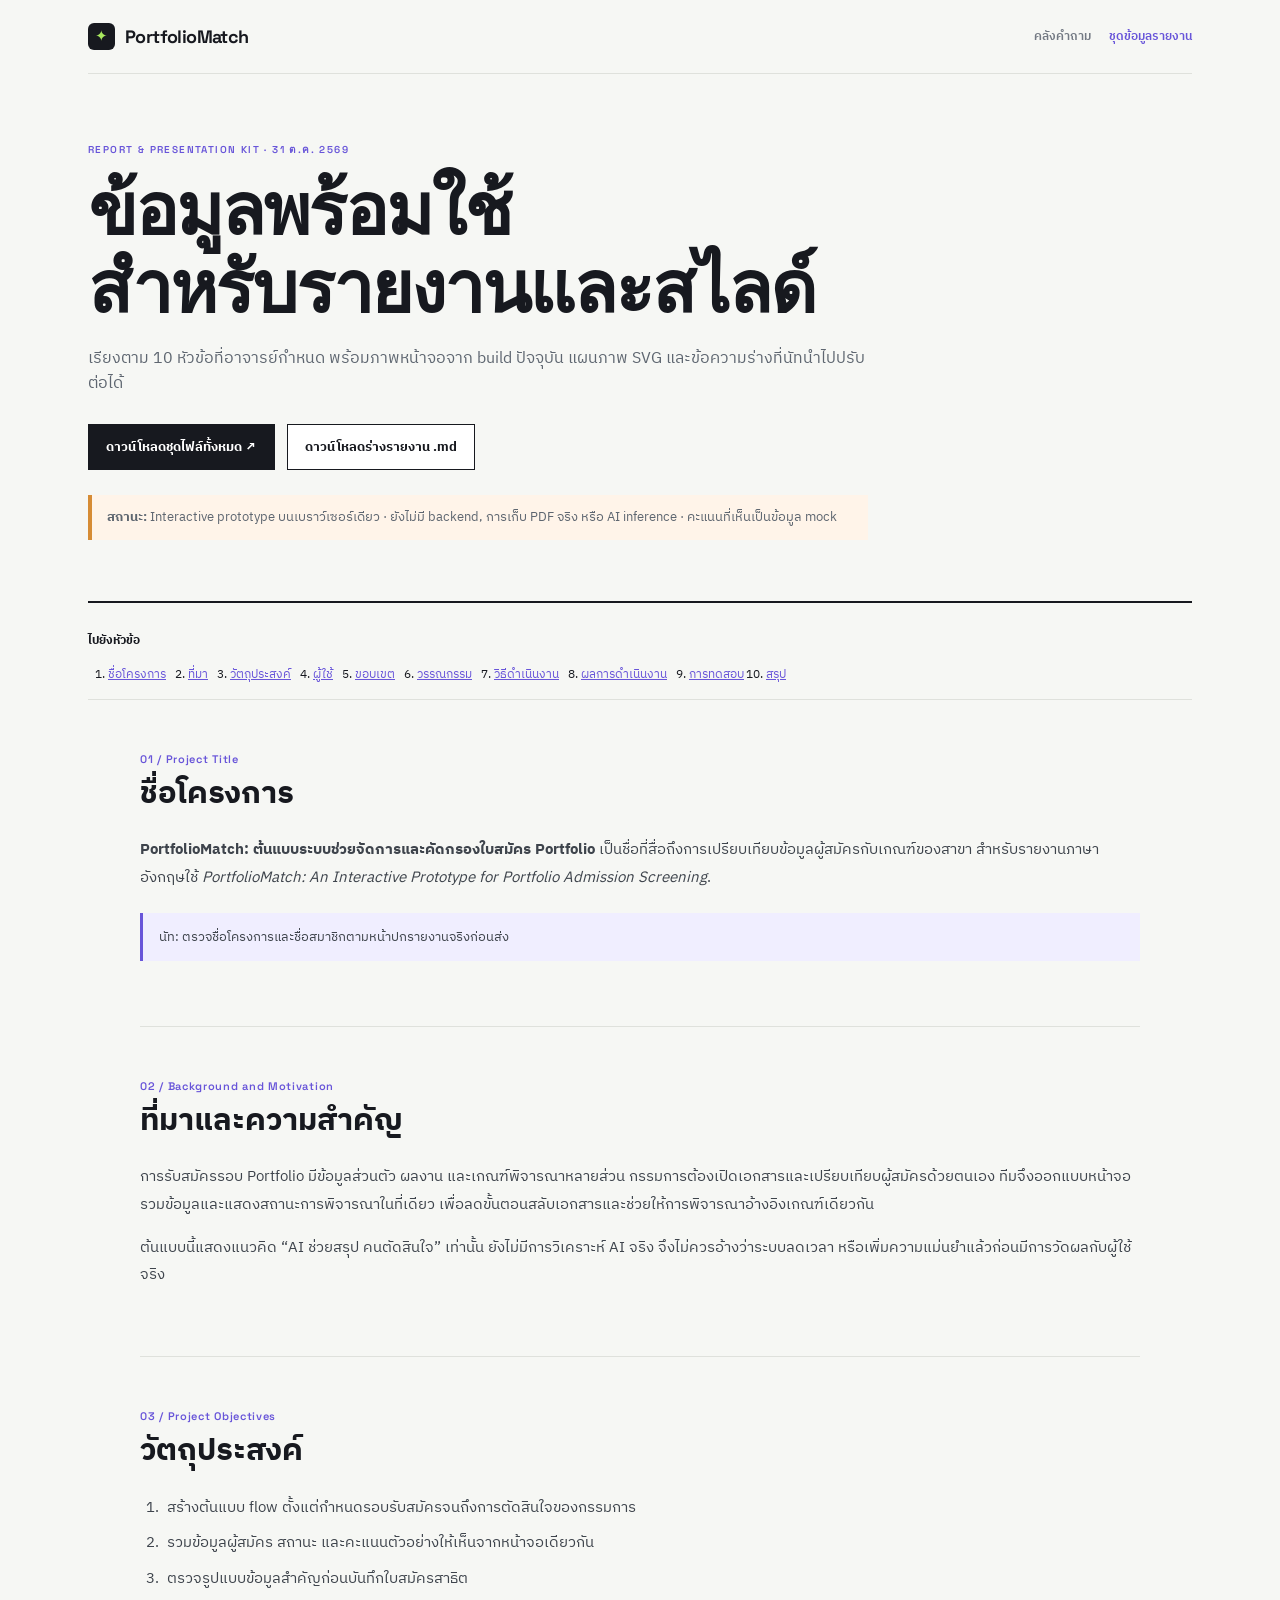
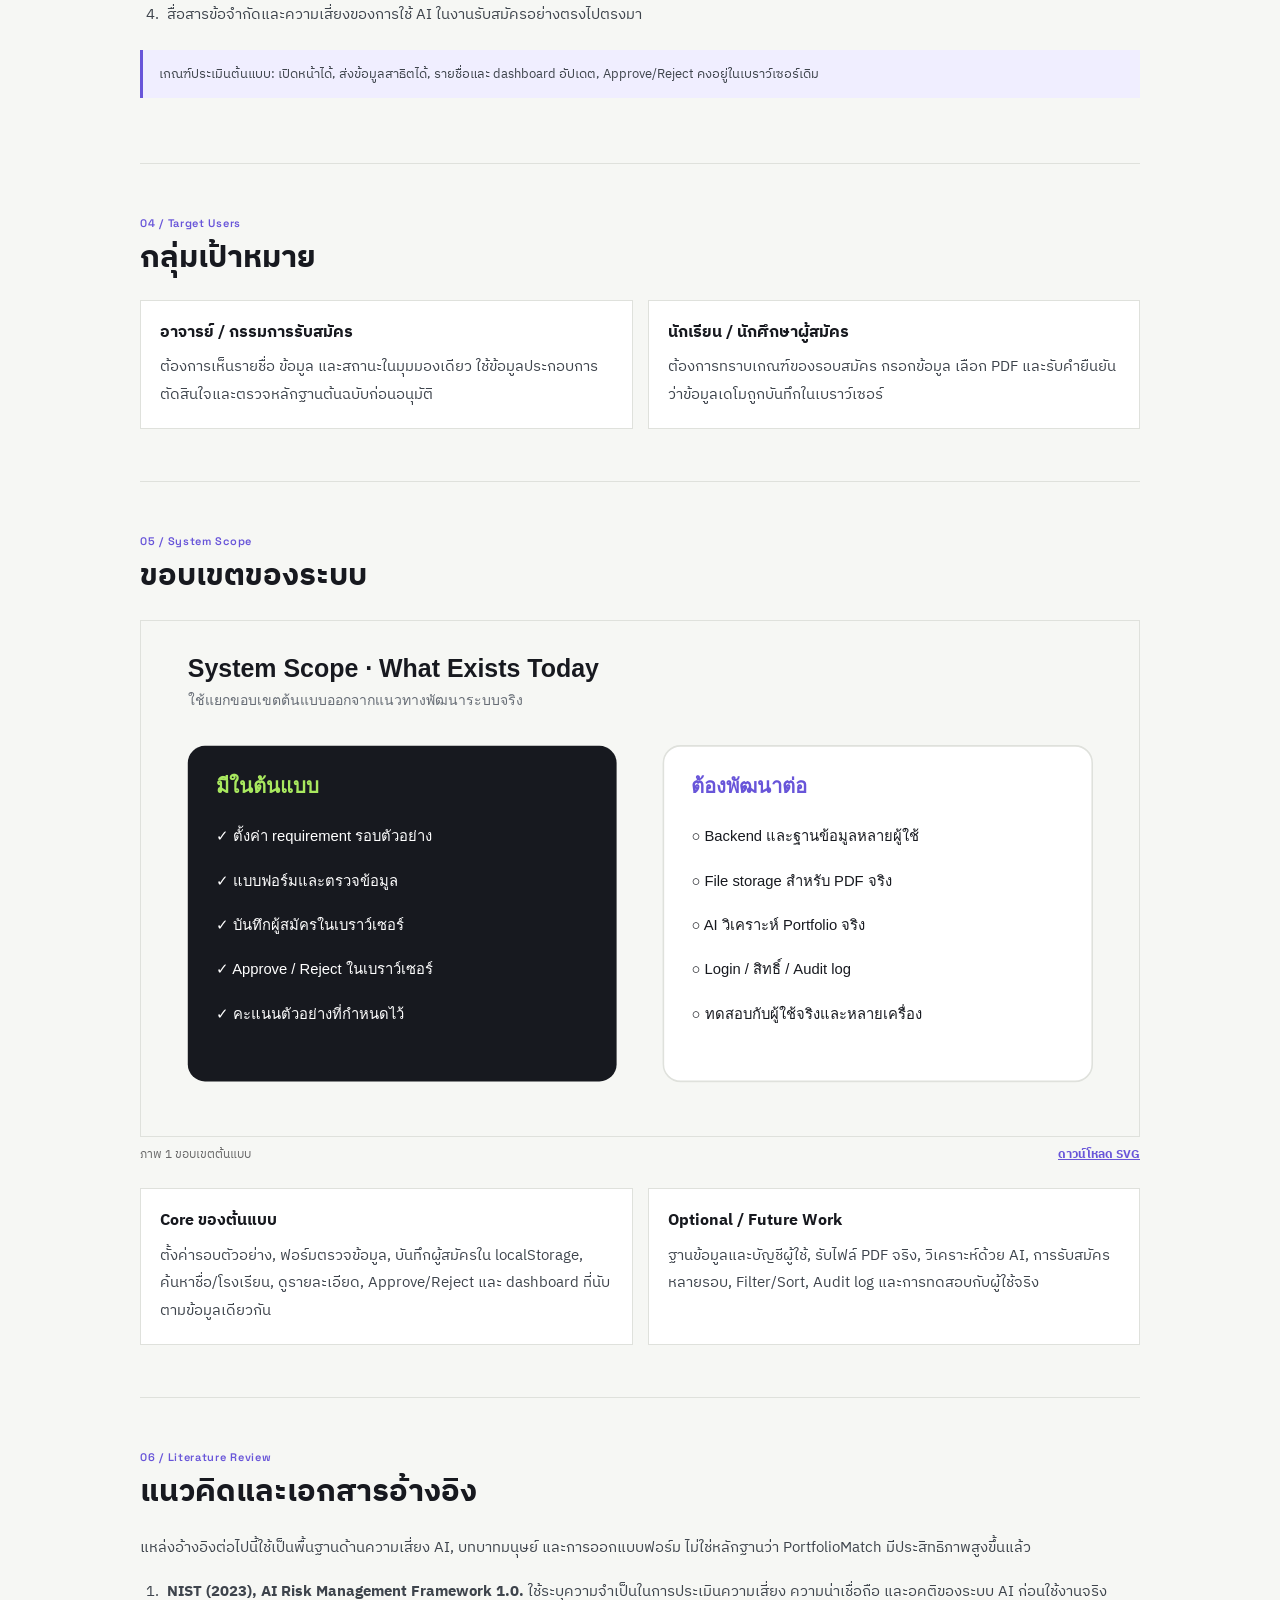
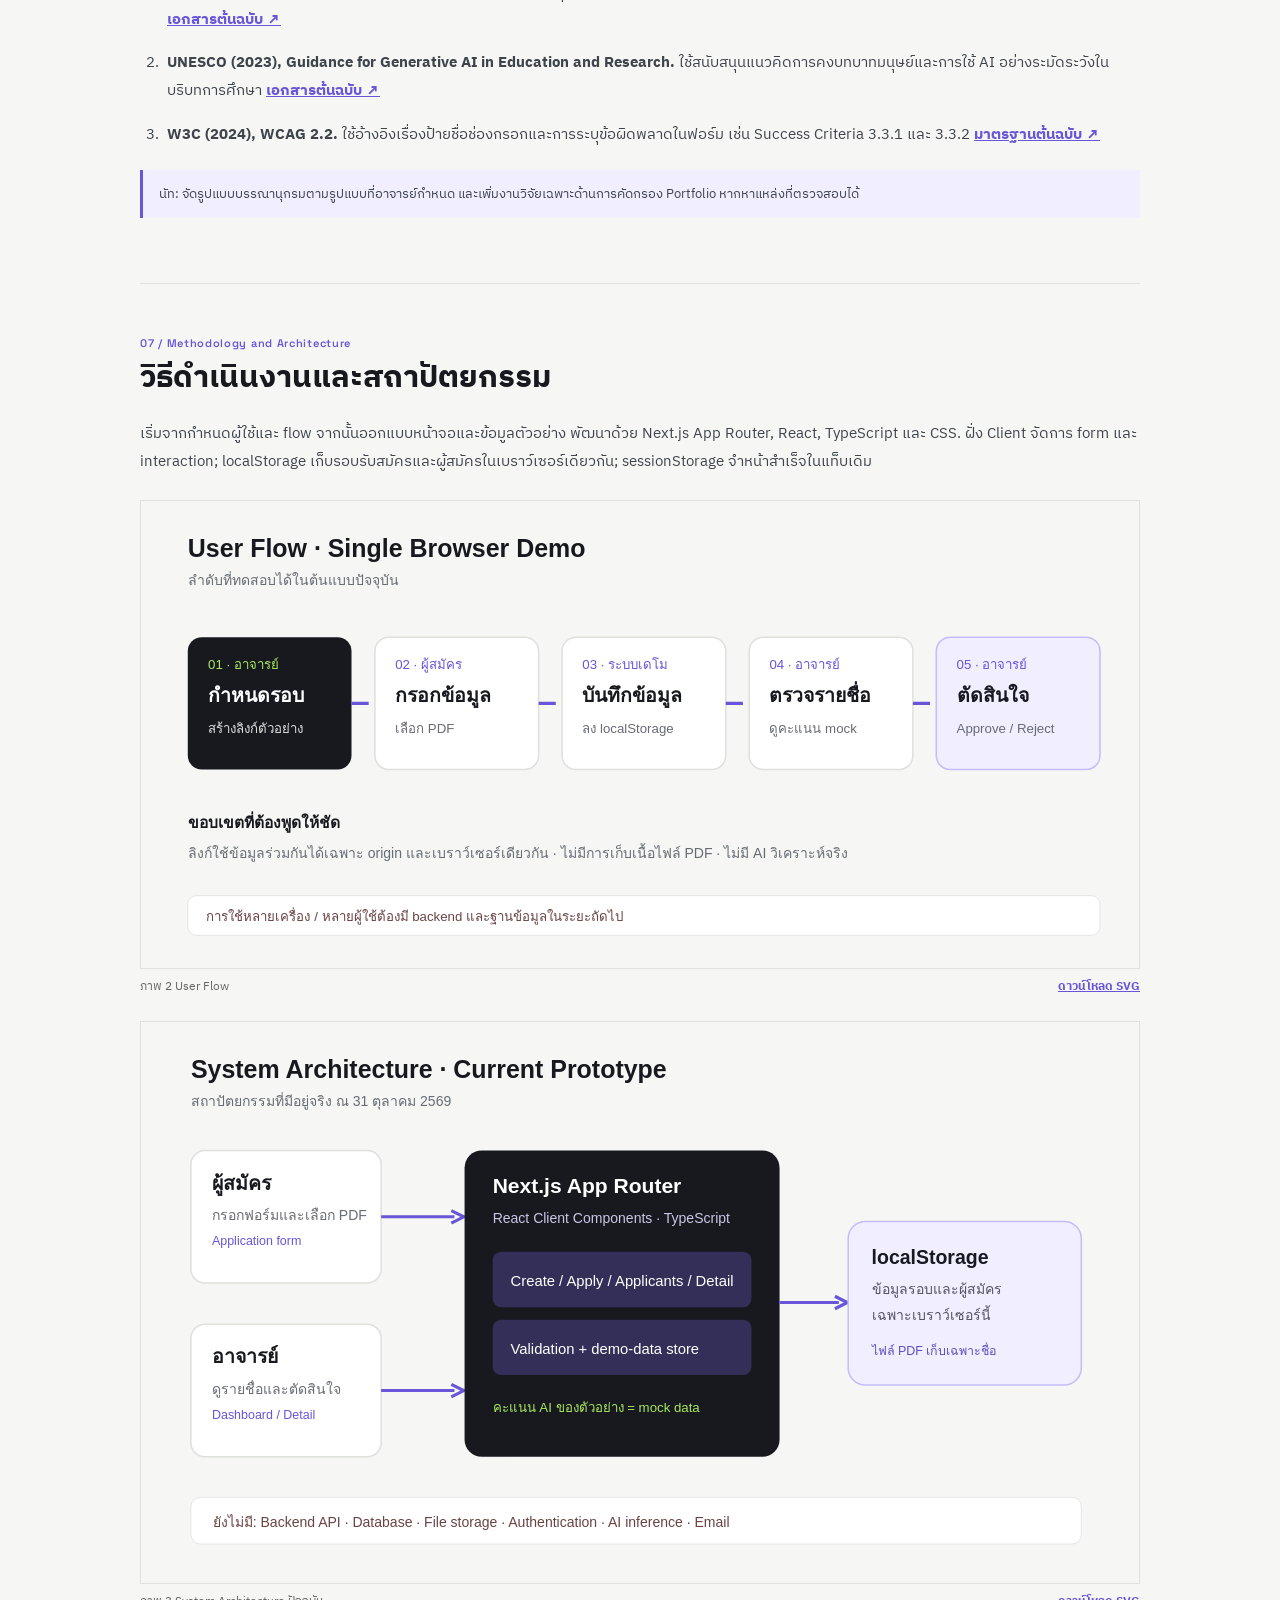
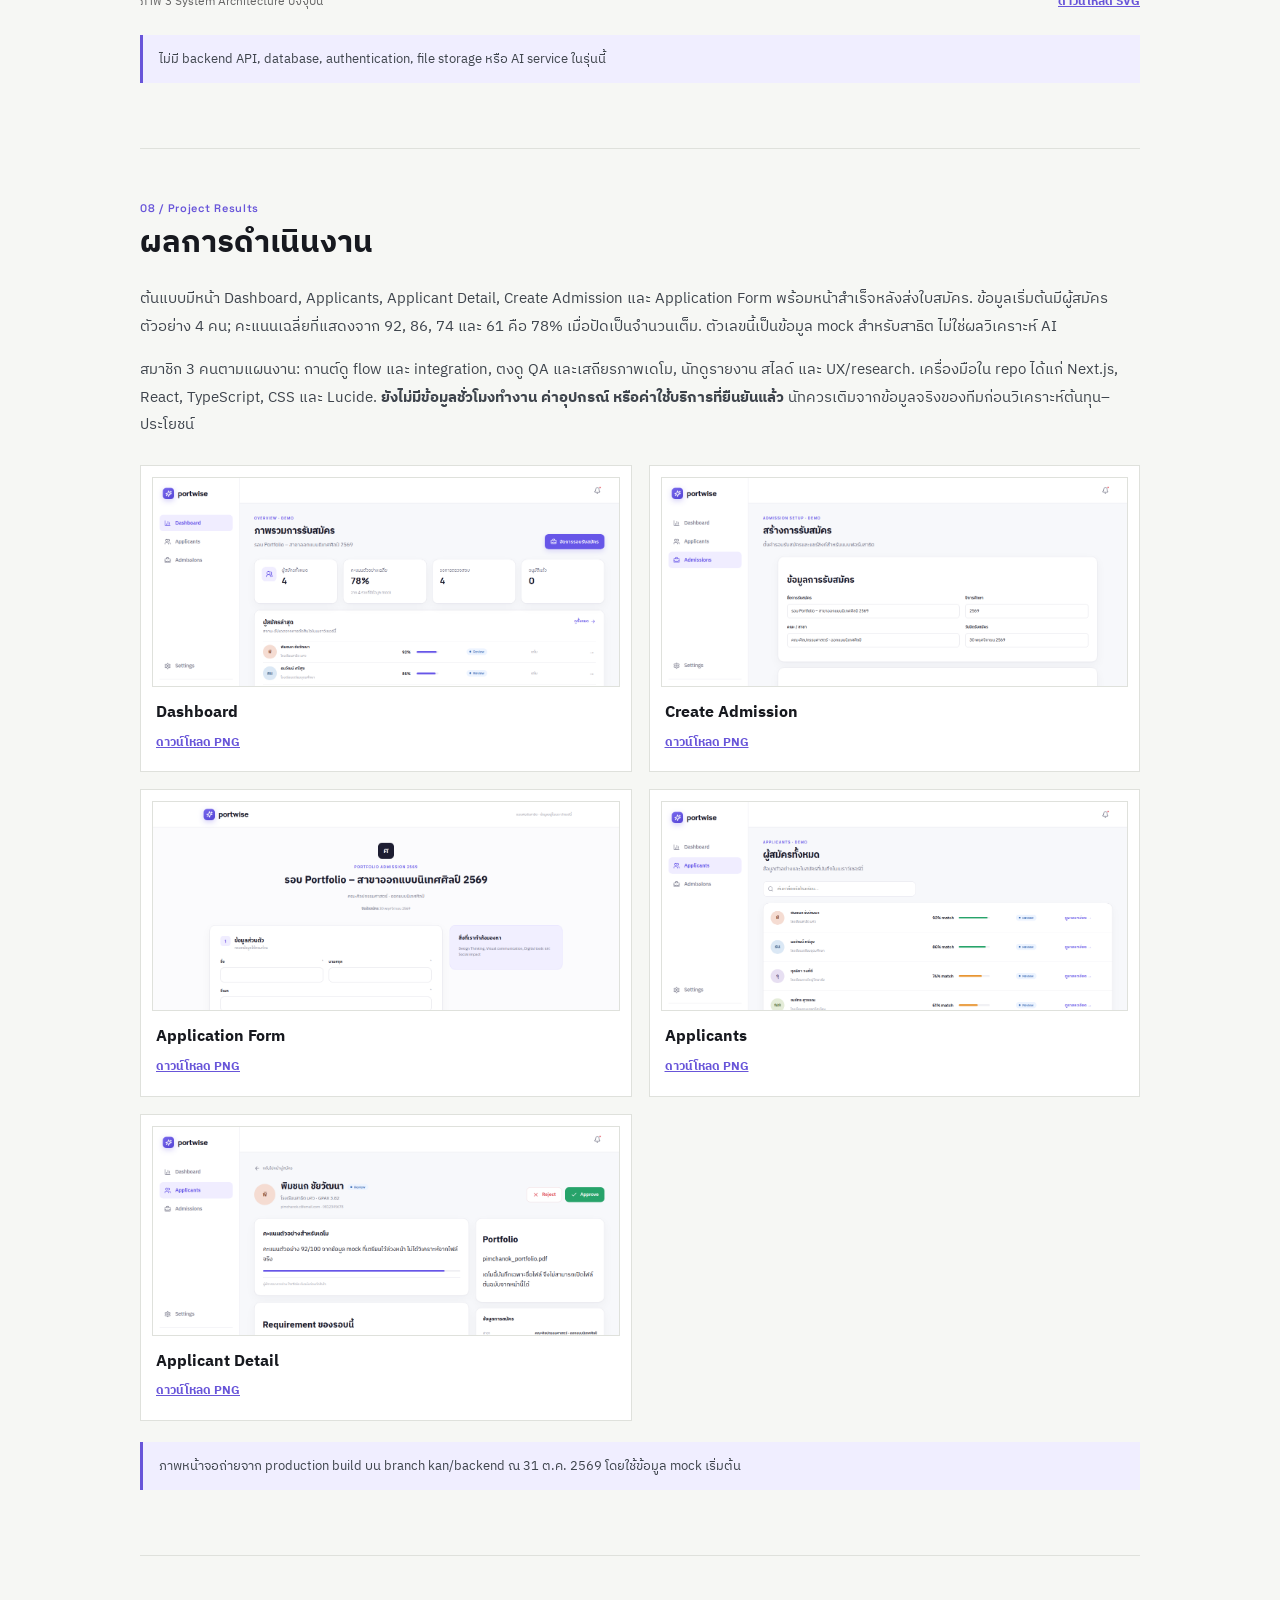
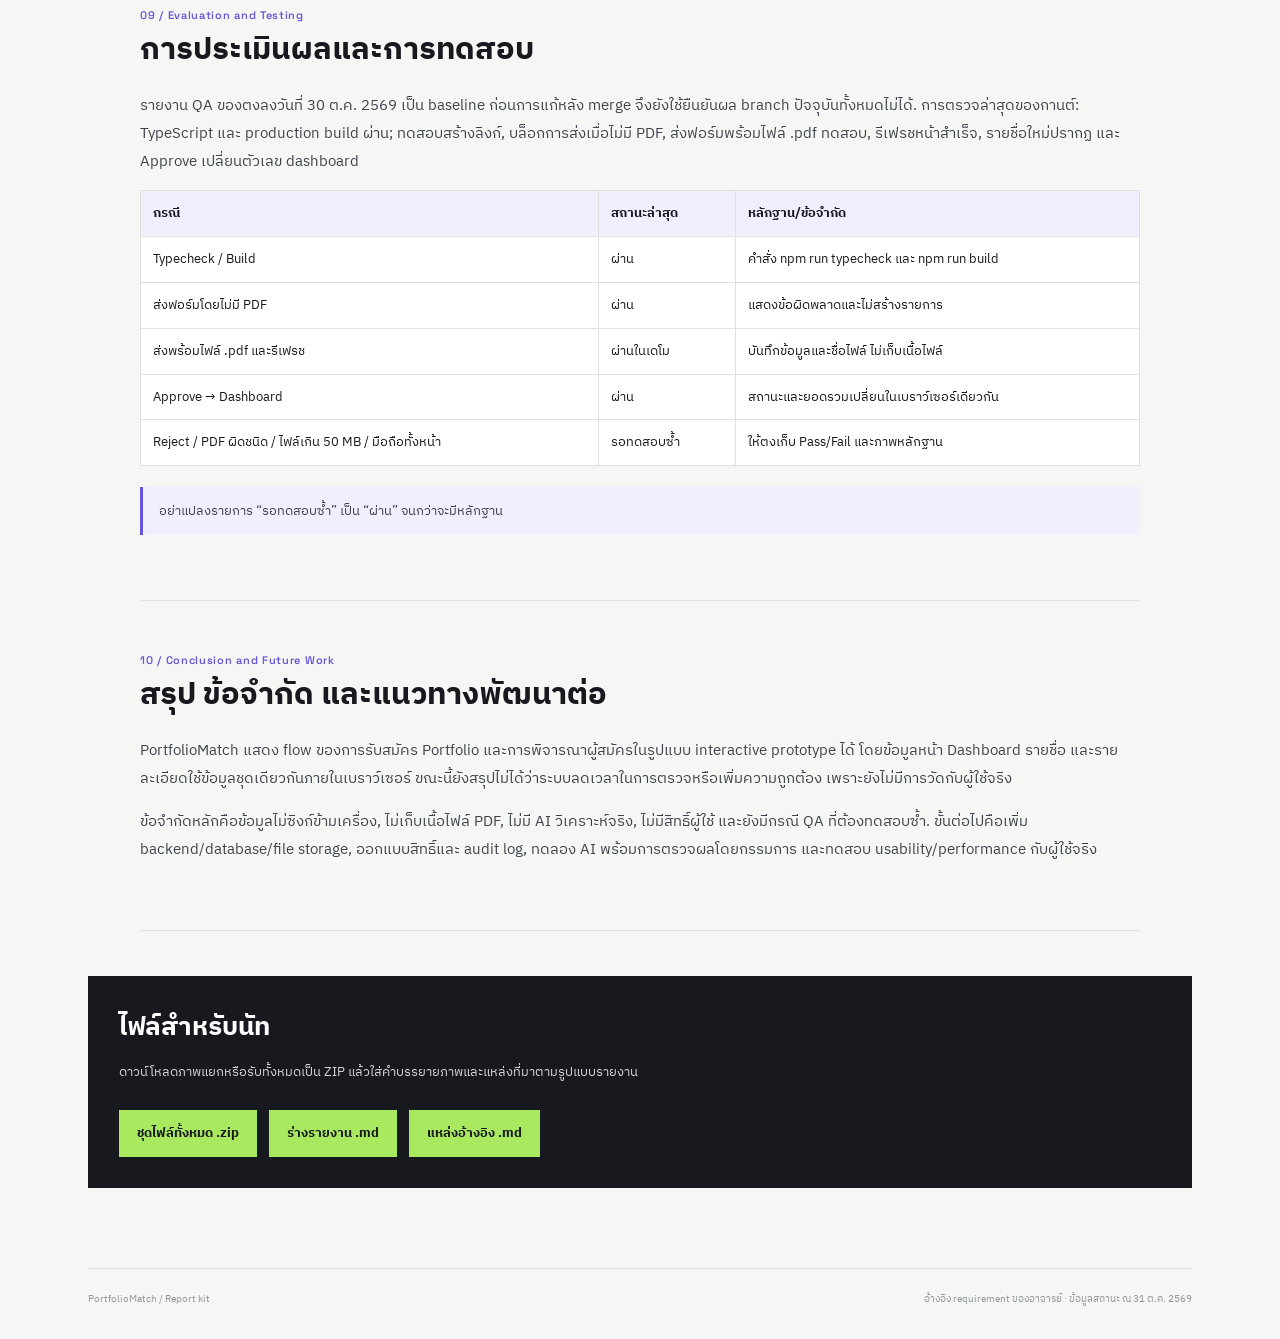
==== report.html @ 5ea3dc5b "Add report and presentation download kit" ====
<!doctype html>
<html lang="th">
<head>
  <meta charset="UTF-8" />
  <meta name="viewport" content="width=device-width, initial-scale=1" />
  <meta name="description" content="ชุดข้อมูล รายงาน 10 หัวข้อ แผนภาพ และภาพหน้าจอ PortfolioMatch สำหรับจัดทำรายงานและสไลด์" />
  <title>PortfolioMatch / ชุดข้อมูลสำหรับรายงาน</title>
  <link rel="preconnect" href="https://fonts.googleapis.com" />
  <link rel="preconnect" href="https://fonts.gstatic.com" crossorigin />
  <link href="https://fonts.googleapis.com/css2?family=IBM+Plex+Sans+Thai:wght@400;500;600;700&family=Space+Grotesk:wght@500;600;700&display=swap" rel="stylesheet" />
  <link rel="stylesheet" href="styles.css" />
  <link rel="stylesheet" href="report.css" />
</head>
<body>
<a class="skip-link" href="#report-main">ข้ามไปเนื้อหา</a>
<div class="knowledge-base report-shell">
  <header class="site-header"><div><span class="brand-mark">✦</span><a class="brand-name" href="index.html">PortfolioMatch</a></div><nav class="header-nav" aria-label="เมนูเว็บไซต์"><a href="index.html">คลังคำถาม</a><a href="report.html" aria-current="page">ชุดข้อมูลรายงาน</a></nav></header>
  <main id="report-main">
    <section class="report-hero"><p class="eyebrow">REPORT & PRESENTATION KIT · 31 ต.ค. 2569</p><h1>ข้อมูลพร้อมใช้<br />สำหรับรายงานและสไลด์</h1><p>เรียงตาม 10 หัวข้อที่อาจารย์กำหนด พร้อมภาพหน้าจอจาก build ปัจจุบัน แผนภาพ SVG และข้อความร่างที่นัทนำไปปรับต่อได้</p><div class="hero-actions"><a class="primary-action" href="downloads/portfolio-report-kit.zip" download>ดาวน์โหลดชุดไฟล์ทั้งหมด ↗</a><a class="secondary-action" href="downloads/report-draft.md" download>ดาวน์โหลดร่างรายงาน .md</a></div><p class="truth-note"><strong>สถานะ:</strong> Interactive prototype บนเบราว์เซอร์เดียว · ยังไม่มี backend, การเก็บ PDF จริง หรือ AI inference · คะแนนที่เห็นเป็นข้อมูล mock</p></section>
    <nav class="report-toc" aria-label="สารบัญรายงาน"><strong>ไปยังหัวข้อ</strong><ol><li><a href="#title">ชื่อโครงการ</a></li><li><a href="#background">ที่มา</a></li><li><a href="#objectives">วัตถุประสงค์</a></li><li><a href="#users">ผู้ใช้</a></li><li><a href="#scope">ขอบเขต</a></li><li><a href="#literature">วรรณกรรม</a></li><li><a href="#method">วิธีดำเนินงาน</a></li><li><a href="#results">ผลการดำเนินงาน</a></li><li><a href="#testing">การทดสอบ</a></li><li><a href="#conclusion">สรุป</a></li></ol></nav>
    <div class="report-content">
      <section id="title" class="report-section"><div class="section-kicker">01 / Project Title</div><h2>ชื่อโครงการ</h2><p><strong>PortfolioMatch: ต้นแบบระบบช่วยจัดการและคัดกรองใบสมัคร Portfolio</strong> เป็นชื่อที่สื่อถึงการเปรียบเทียบข้อมูลผู้สมัครกับเกณฑ์ของสาขา สำหรับรายงานภาษาอังกฤษใช้ <em>PortfolioMatch: An Interactive Prototype for Portfolio Admission Screening</em>.</p><p class="editor-note">นัท: ตรวจชื่อโครงการและชื่อสมาชิกตามหน้าปกรายงานจริงก่อนส่ง</p></section>
      <section id="background" class="report-section"><div class="section-kicker">02 / Background and Motivation</div><h2>ที่มาและความสำคัญ</h2><p>การรับสมัครรอบ Portfolio มีข้อมูลส่วนตัว ผลงาน และเกณฑ์พิจารณาหลายส่วน กรรมการต้องเปิดเอกสารและเปรียบเทียบผู้สมัครด้วยตนเอง ทีมจึงออกแบบหน้าจอรวมข้อมูลและแสดงสถานะการพิจารณาในที่เดียว เพื่อลดขั้นตอนสลับเอกสารและช่วยให้การพิจารณาอ้างอิงเกณฑ์เดียวกัน</p><p>ต้นแบบนี้แสดงแนวคิด “AI ช่วยสรุป คนตัดสินใจ” เท่านั้น ยังไม่มีการวิเคราะห์ AI จริง จึงไม่ควรอ้างว่าระบบลดเวลา หรือเพิ่มความแม่นยำแล้วก่อนมีการวัดผลกับผู้ใช้จริง</p></section>
      <section id="objectives" class="report-section"><div class="section-kicker">03 / Project Objectives</div><h2>วัตถุประสงค์</h2><ol><li>สร้างต้นแบบ flow ตั้งแต่กำหนดรอบรับสมัครจนถึงการตัดสินใจของกรรมการ</li><li>รวมข้อมูลผู้สมัคร สถานะ และคะแนนตัวอย่างให้เห็นจากหน้าจอเดียวกัน</li><li>ตรวจรูปแบบข้อมูลสำคัญก่อนบันทึกใบสมัครสาธิต</li><li>สื่อสารข้อจำกัดและความเสี่ยงของการใช้ AI ในงานรับสมัครอย่างตรงไปตรงมา</li></ol><p class="editor-note">เกณฑ์ประเมินต้นแบบ: เปิดหน้าได้, ส่งข้อมูลสาธิตได้, รายชื่อและ dashboard อัปเดต, Approve/Reject คงอยู่ในเบราว์เซอร์เดิม</p></section>
      <section id="users" class="report-section"><div class="section-kicker">04 / Target Users</div><h2>กลุ่มเป้าหมาย</h2><div class="two-up"><article><h3>อาจารย์ / กรรมการรับสมัคร</h3><p>ต้องการเห็นรายชื่อ ข้อมูล และสถานะในมุมมองเดียว ใช้ข้อมูลประกอบการตัดสินใจและตรวจหลักฐานต้นฉบับก่อนอนุมัติ</p></article><article><h3>นักเรียน / นักศึกษาผู้สมัคร</h3><p>ต้องการทราบเกณฑ์ของรอบสมัคร กรอกข้อมูล เลือก PDF และรับคำยืนยันว่าข้อมูลเดโมถูกบันทึกในเบราว์เซอร์</p></article></div></section>
      <section id="scope" class="report-section"><div class="section-kicker">05 / System Scope</div><h2>ขอบเขตของระบบ</h2><figure class="report-figure"><img src="assets/scope-map.svg" alt="ตารางเปรียบเทียบสิ่งที่มีในต้นแบบกับสิ่งที่ต้องพัฒนาต่อ" /><figcaption>ภาพ 1 ขอบเขตต้นแบบ <a href="assets/scope-map.svg" download>ดาวน์โหลด SVG</a></figcaption></figure><div class="two-up"><article><h3>Core ของต้นแบบ</h3><p>ตั้งค่ารอบตัวอย่าง, ฟอร์มตรวจข้อมูล, บันทึกผู้สมัครใน localStorage, ค้นหาชื่อ/โรงเรียน, ดูรายละเอียด, Approve/Reject และ dashboard ที่นับตามข้อมูลเดียวกัน</p></article><article><h3>Optional / Future Work</h3><p>ฐานข้อมูลและบัญชีผู้ใช้, รับไฟล์ PDF จริง, วิเคราะห์ด้วย AI, การรับสมัครหลายรอบ, Filter/Sort, Audit log และการทดสอบกับผู้ใช้จริง</p></article></div></section>
      <section id="literature" class="report-section"><div class="section-kicker">06 / Literature Review</div><h2>แนวคิดและเอกสารอ้างอิง</h2><p>แหล่งอ้างอิงต่อไปนี้ใช้เป็นพื้นฐานด้านความเสี่ยง AI, บทบาทมนุษย์ และการออกแบบฟอร์ม ไม่ใช่หลักฐานว่า PortfolioMatch มีประสิทธิภาพสูงขึ้นแล้ว</p><ol class="source-list"><li><strong>NIST (2023), AI Risk Management Framework 1.0.</strong> ใช้ระบุความจำเป็นในการประเมินความเสี่ยง ความน่าเชื่อถือ และอคติของระบบ AI ก่อนใช้งานจริง <a href="https://doi.org/10.6028/NIST.AI.100-1" target="_blank" rel="noopener noreferrer">เอกสารต้นฉบับ ↗</a></li><li><strong>UNESCO (2023), Guidance for Generative AI in Education and Research.</strong> ใช้สนับสนุนแนวคิดการคงบทบาทมนุษย์และการใช้ AI อย่างระมัดระวังในบริบทการศึกษา <a href="https://www.unesco.org/en/articles/guidance-generative-ai-education-and-research" target="_blank" rel="noopener noreferrer">เอกสารต้นฉบับ ↗</a></li><li><strong>W3C (2024), WCAG 2.2.</strong> ใช้อ้างอิงเรื่องป้ายชื่อช่องกรอกและการระบุข้อผิดพลาดในฟอร์ม เช่น Success Criteria 3.3.1 และ 3.3.2 <a href="https://www.w3.org/TR/WCAG22/" target="_blank" rel="noopener noreferrer">มาตรฐานต้นฉบับ ↗</a></li></ol><p class="editor-note">นัท: จัดรูปแบบบรรณานุกรมตามรูปแบบที่อาจารย์กำหนด และเพิ่มงานวิจัยเฉพาะด้านการคัดกรอง Portfolio หากหาแหล่งที่ตรวจสอบได้</p></section>
      <section id="method" class="report-section"><div class="section-kicker">07 / Methodology and Architecture</div><h2>วิธีดำเนินงานและสถาปัตยกรรม</h2><p>เริ่มจากกำหนดผู้ใช้และ flow จากนั้นออกแบบหน้าจอและข้อมูลตัวอย่าง พัฒนาด้วย Next.js App Router, React, TypeScript และ CSS. ฝั่ง Client จัดการ form และ interaction; localStorage เก็บรอบรับสมัครและผู้สมัครในเบราว์เซอร์เดียวกัน; sessionStorage จำหน้าสำเร็จในแท็บเดิม</p><figure class="report-figure"><img src="assets/user-flow.svg" alt="แผนภาพ user flow จากสร้างรอบถึงตัดสินใจ" /><figcaption>ภาพ 2 User Flow <a href="assets/user-flow.svg" download>ดาวน์โหลด SVG</a></figcaption></figure><figure class="report-figure"><img src="assets/system-architecture.svg" alt="สถาปัตยกรรมต้นแบบ Next.js React และ localStorage" /><figcaption>ภาพ 3 System Architecture ปัจจุบัน <a href="assets/system-architecture.svg" download>ดาวน์โหลด SVG</a></figcaption></figure><p class="editor-note">ไม่มี backend API, database, authentication, file storage หรือ AI service ในรุ่นนี้</p></section>
      <section id="results" class="report-section"><div class="section-kicker">08 / Project Results</div><h2>ผลการดำเนินงาน</h2><p>ต้นแบบมีหน้า Dashboard, Applicants, Applicant Detail, Create Admission และ Application Form พร้อมหน้าสำเร็จหลังส่งใบสมัคร. ข้อมูลเริ่มต้นมีผู้สมัครตัวอย่าง 4 คน; คะแนนเฉลี่ยที่แสดงจาก 92, 86, 74 และ 61 คือ 78% เมื่อปัดเป็นจำนวนเต็ม. ตัวเลขนี้เป็นข้อมูล mock สำหรับสาธิต ไม่ใช่ผลวิเคราะห์ AI</p><p>สมาชิก 3 คนตามแผนงาน: กานต์ดู flow และ integration, ตงดู QA และเสถียรภาพเดโม, นัทดูรายงาน สไลด์ และ UX/research. เครื่องมือใน repo ได้แก่ Next.js, React, TypeScript, CSS และ Lucide. <strong>ยังไม่มีข้อมูลชั่วโมงทำงาน ค่าอุปกรณ์ หรือค่าใช้บริการที่ยืนยันแล้ว</strong> นัทควรเติมจากข้อมูลจริงของทีมก่อนวิเคราะห์ต้นทุน–ประโยชน์</p><div class="asset-grid"><article class="asset-card"><img src="assets/dashboard.png" alt="ภาพหน้าจอ Dashboard ของต้นแบบ" /><h3>Dashboard</h3><a href="assets/dashboard.png" download>ดาวน์โหลด PNG</a></article><article class="asset-card"><img src="assets/create-admission.png" alt="ภาพหน้าจอ Create Admission" /><h3>Create Admission</h3><a href="assets/create-admission.png" download>ดาวน์โหลด PNG</a></article><article class="asset-card"><img src="assets/application-form.png" alt="ภาพหน้าจอ Application Form" /><h3>Application Form</h3><a href="assets/application-form.png" download>ดาวน์โหลด PNG</a></article><article class="asset-card"><img src="assets/applicants.png" alt="ภาพหน้าจอรายชื่อผู้สมัคร" /><h3>Applicants</h3><a href="assets/applicants.png" download>ดาวน์โหลด PNG</a></article><article class="asset-card"><img src="assets/applicant-detail.png" alt="ภาพหน้าจอรายละเอียดผู้สมัคร" /><h3>Applicant Detail</h3><a href="assets/applicant-detail.png" download>ดาวน์โหลด PNG</a></article></div><p class="editor-note">ภาพหน้าจอถ่ายจาก production build บน branch kan/backend ณ 31 ต.ค. 2569 โดยใช้ข้อมูล mock เริ่มต้น</p></section>
      <section id="testing" class="report-section"><div class="section-kicker">09 / Evaluation and Testing</div><h2>การประเมินผลและการทดสอบ</h2><p>รายงาน QA ของตงลงวันที่ 30 ต.ค. 2569 เป็น baseline ก่อนการแก้หลัง merge จึงยังใช้ยืนยันผล branch ปัจจุบันทั้งหมดไม่ได้. การตรวจล่าสุดของกานต์: TypeScript และ production build ผ่าน; ทดสอบสร้างลิงก์, บล็อกการส่งเมื่อไม่มี PDF, ส่งฟอร์มพร้อมไฟล์ .pdf ทดสอบ, รีเฟรชหน้าสำเร็จ, รายชื่อใหม่ปรากฏ และ Approve เปลี่ยนตัวเลข dashboard</p><div class="test-table-wrap"><table><thead><tr><th>กรณี</th><th>สถานะล่าสุด</th><th>หลักฐาน/ข้อจำกัด</th></tr></thead><tbody><tr><td>Typecheck / Build</td><td>ผ่าน</td><td>คำสั่ง npm run typecheck และ npm run build</td></tr><tr><td>ส่งฟอร์มโดยไม่มี PDF</td><td>ผ่าน</td><td>แสดงข้อผิดพลาดและไม่สร้างรายการ</td></tr><tr><td>ส่งพร้อมไฟล์ .pdf และรีเฟรช</td><td>ผ่านในเดโม</td><td>บันทึกข้อมูลและชื่อไฟล์ ไม่เก็บเนื้อไฟล์</td></tr><tr><td>Approve → Dashboard</td><td>ผ่าน</td><td>สถานะและยอดรวมเปลี่ยนในเบราว์เซอร์เดียวกัน</td></tr><tr><td>Reject / PDF ผิดชนิด / ไฟล์เกิน 50 MB / มือถือทั้งหน้า</td><td>รอทดสอบซ้ำ</td><td>ให้ตงเก็บ Pass/Fail และภาพหลักฐาน</td></tr></tbody></table></div><p class="editor-note">อย่าแปลงรายการ “รอทดสอบซ้ำ” เป็น “ผ่าน” จนกว่าจะมีหลักฐาน</p></section>
      <section id="conclusion" class="report-section"><div class="section-kicker">10 / Conclusion and Future Work</div><h2>สรุป ข้อจำกัด และแนวทางพัฒนาต่อ</h2><p>PortfolioMatch แสดง flow ของการรับสมัคร Portfolio และการพิจารณาผู้สมัครในรูปแบบ interactive prototype ได้ โดยข้อมูลหน้า Dashboard รายชื่อ และรายละเอียดใช้ข้อมูลชุดเดียวกันภายในเบราว์เซอร์ ขณะนี้ยังสรุปไม่ได้ว่าระบบลดเวลาในการตรวจหรือเพิ่มความถูกต้อง เพราะยังไม่มีการวัดกับผู้ใช้จริง</p><p>ข้อจำกัดหลักคือข้อมูลไม่ซิงก์ข้ามเครื่อง, ไม่เก็บเนื้อไฟล์ PDF, ไม่มี AI วิเคราะห์จริง, ไม่มีสิทธิ์ผู้ใช้ และยังมีกรณี QA ที่ต้องทดสอบซ้ำ. ขั้นต่อไปคือเพิ่ม backend/database/file storage, ออกแบบสิทธิ์และ audit log, ทดลอง AI พร้อมการตรวจผลโดยกรรมการ และทดสอบ usability/performance กับผู้ใช้จริง</p></section>
    </div>
    <section class="download-panel" id="downloads"><h2>ไฟล์สำหรับนัท</h2><p>ดาวน์โหลดภาพแยกหรือรับทั้งหมดเป็น ZIP แล้วใส่คำบรรยายภาพและแหล่งที่มาตามรูปแบบรายงาน</p><div class="download-links"><a href="downloads/portfolio-report-kit.zip" download>ชุดไฟล์ทั้งหมด .zip</a><a href="downloads/report-draft.md" download>ร่างรายงาน .md</a><a href="downloads/sources.md" download>แหล่งอ้างอิง .md</a></div></section>
  </main>
  <footer class="site-footer"><span>PortfolioMatch / Report kit</span><span>อ้างอิง requirement ของอาจารย์ · ข้อมูลสถานะ ณ 31 ต.ค. 2569</span></footer>
</div>
</body>
</html>
---- styles.css ----
:root{--ink:#17191f;--muted:#737983;--paper:#f6f7f4;--card:#fff;--line:#dfe1dc;--violet:#6855d9;--violet-soft:#f0eeff;--green:#a9e95f;--display:"Space Grotesk",sans-serif;--body:"IBM Plex Sans Thai",sans-serif}*{box-sizing:border-box}html{scroll-behavior:smooth}body{margin:0;background:var(--paper);color:var(--ink);font-family:var(--body);line-height:1.6}.knowledge-base{max-width:980px;margin:0 auto;padding:0 28px}.site-header{height:74px;border-bottom:1px solid var(--line);display:flex;align-items:center;justify-content:space-between}.site-header>div{display:flex;align-items:center;gap:10px}.brand-mark{width:27px;height:27px;display:grid;place-items:center;background:var(--ink);color:var(--green);border-radius:6px;font-size:15px}.brand-name{font:700 18px var(--display);letter-spacing:-.6px}.header-note{font:600 9px var(--display);letter-spacing:1.2px;color:#8a8f96}.search-area{padding:78px 0 48px;max-width:760px}.eyebrow{margin:0 0 15px;color:var(--violet);font:600 10px var(--display);letter-spacing:1.4px}.search-area h1{font:600 clamp(42px,7vw,70px)/1.04 var(--display);letter-spacing:-3px;margin:0 0 21px}.intro{font-size:15px;color:#666c75;max-width:600px;line-height:1.85;margin:0}.search-form{height:60px;display:flex;align-items:center;gap:10px;background:var(--card);border:1px solid #b9bcb6;box-shadow:0 5px 0 #dfe1dc;margin-top:30px;padding:7px 8px 7px 16px}.search-icon{color:var(--violet);font:28px var(--display);line-height:1}.search-form input{flex:1;min-width:0;border:0;outline:0;background:transparent;color:var(--ink);font:14px var(--body)}.search-form input::placeholder{color:#a0a4a9}.search-form button{cursor:pointer}.search-form #clear-search{border:0;background:transparent;color:#969ba1;font-size:23px;padding:4px 6px}.search-submit{border:0;background:var(--ink);color:#fff;border-radius:3px;height:44px;padding:0 18px;font:600 12px var(--body)}.search-submit:hover{background:var(--violet)}.search-help{display:flex;justify-content:space-between;color:#90959b;font-size:10px;margin-top:12px}.question-area{border-top:2px solid var(--ink);padding-top:20px}.category-bar{display:flex;flex-wrap:wrap;gap:7px}.category{border:1px solid var(--line);background:transparent;color:#666c73;border-radius:3px;padding:8px 11px;font:500 11px var(--body);cursor:pointer}.category b{font:600 10px var(--display);color:#9a9fa5;margin-left:4px}.category:hover,.category.active{background:var(--ink);border-color:var(--ink);color:#fff}.category.active b,.category:hover b{color:var(--green)}.question-meta{display:flex;justify-content:space-between;align-items:center;margin:28px 0 9px;color:#898e95;font-size:11px}.question-meta button{border:0;background:transparent;color:var(--violet);font:600 11px var(--body);cursor:pointer}.question-list{border-top:1px solid var(--ink)}.question-item{border-bottom:1px solid var(--line)}.question-item summary{display:grid;grid-template-columns:38px 1fr 25px;align-items:center;gap:14px;padding:18px 2px;cursor:pointer;list-style:none;font-size:14px;font-weight:600}.question-item summary::-webkit-details-marker{display:none}.question-number{font:600 11px var(--display);color:var(--violet)}.question-item summary:after{content:"+";font:22px var(--display);font-weight:400;color:#8d9299;text-align:right}.question-item[open] summary:after{content:"−"}.answer{padding:0 40px 21px 52px;color:#626871;font-size:13px;line-height:1.85;max-width:790px}.answer p{margin:0 0 9px}.answer p:last-child{margin-bottom:0}.answer strong{color:var(--ink)}.answer code{background:#f0f0ed;border:1px solid #e0e1dc;padding:1px 5px;color:#5e50c1;font:11px var(--display)}.empty-state{text-align:center;padding:65px 20px;border-top:1px solid var(--ink);color:#747a82}.empty-state strong{display:block;font:600 18px var(--display);color:var(--ink)}.empty-state p{font-size:12px}.site-footer{display:flex;justify-content:space-between;border-top:1px solid var(--line);margin-top:80px;padding:22px 0 32px;color:#91969c;font-size:10px}@media(max-width:620px){.knowledge-base{padding:0 18px}.site-header{height:62px}.header-note{display:none}.search-area{padding:55px 0 37px}.search-area h1{font-size:46px;letter-spacing:-2px}.intro{font-size:13px}.search-form{height:auto;min-height:58px;padding-left:11px}.search-form input{font-size:12px}.search-submit{height:40px;padding:0 11px}.search-help{display:grid;gap:3px}.category-bar{gap:5px}.category{padding:7px 8px;font-size:10px}.question-item summary{grid-template-columns:28px 1fr 20px;gap:9px;font-size:13px;padding:16px 0}.answer{padding:0 10px 18px 37px;font-size:12px}.site-footer{display:grid;gap:7px;margin-top:55px}}

.guide-nav{display:flex;align-items:center;gap:18px}.guide-nav a,.site-footer a{color:var(--violet);font-weight:700;text-decoration:none;font-size:11px}.report-banner{display:flex;flex-wrap:wrap;justify-content:space-between;gap:6px 20px;margin-top:24px;background:#17191f;color:#fff;padding:16px 18px;text-decoration:none}.report-banner strong{font-size:13px}.report-banner span{font-size:12px;color:#a9e95f}@media(max-width:620px){.guide-nav .header-note{display:none}.guide-nav a{font-size:10px}.report-banner{display:block}.report-banner span{display:block;margin-top:4px}}
---- report.css ----
.skip-link{position:absolute;left:-9999px;top:0;background:#17191f;color:#fff;padding:10px 14px;z-index:9}.skip-link:focus{left:12px}.brand-name{text-decoration:none;color:var(--ink)}.header-nav{display:flex;gap:18px;font-size:12px;font-weight:600}.header-nav a{color:var(--muted);text-decoration:none}.header-nav a[aria-current]{color:var(--violet)}.report-shell{max-width:1160px}.report-hero{padding:68px 0 48px;border-bottom:2px solid var(--ink)}.report-hero h1{font:600 clamp(42px,6vw,72px)/1.08 var(--display);letter-spacing:-2px;margin:0 0 18px}.report-hero>p:not(.eyebrow){max-width:780px;color:#5e6670;font-size:16px}.hero-actions,.download-links{display:flex;flex-wrap:wrap;gap:12px;margin-top:27px}.hero-actions a,.download-links a{display:inline-flex;align-items:center;justify-content:center;padding:12px 17px;border:1px solid var(--ink);text-decoration:none;font-size:13px;font-weight:700}.primary-action{background:var(--ink);color:#fff}.secondary-action{color:var(--ink);background:#fff}.truth-note{background:#fff4e9;border-left:4px solid #d68c35;padding:12px 15px;margin-top:25px!important;font-size:13px!important}.report-toc{padding:24px 0 15px;border-bottom:1px solid var(--line)}.report-toc strong{font-size:12px}.report-toc ol{display:flex;flex-wrap:wrap;gap:7px 22px;list-style:decimal;margin:12px 0 0;padding-left:20px;font-size:12px}.report-toc a{color:var(--violet)}.report-content{max-width:1000px;margin:auto}.report-section{scroll-margin-top:25px;padding:52px 0;border-bottom:1px solid var(--line)}.section-kicker{font:600 11px var(--display);color:var(--violet);letter-spacing:.7px}.report-section h2{font-size:31px;line-height:1.3;margin:8px 0 22px}.report-section h3{font-size:16px;margin:0 0 8px}.report-section p,.report-section li{font-size:15px;line-height:1.85;color:#3e444c}.report-section ol{padding-left:23px}.report-section li{padding-left:4px;margin-bottom:8px}.editor-note{background:#f0eeff;border-left:3px solid var(--violet);padding:12px 16px;font-size:13px!important;margin-top:21px}.two-up{display:grid;grid-template-columns:1fr 1fr;gap:15px;margin-top:22px}.two-up article{background:#fff;border:1px solid var(--line);padding:19px}.two-up p{margin:0}.report-figure{margin:24px 0}.report-figure img{display:block;width:100%;height:auto;background:#fff;border:1px solid var(--line)}.report-figure figcaption{display:flex;justify-content:space-between;gap:10px;font-size:12px;color:#666;margin-top:8px}.report-figure a,.asset-card a,.source-list a{color:var(--violet);font-weight:700}.source-list li{margin-bottom:16px}.asset-grid{display:grid;grid-template-columns:repeat(2,minmax(0,1fr));gap:17px;margin-top:26px}.asset-card{background:#fff;border:1px solid var(--line);padding:11px 11px 17px}.asset-card img{display:block;width:100%;height:210px;object-fit:cover;object-position:top;background:#f6f7f4;border:1px solid var(--line)}.asset-card h3{margin:13px 4px 3px}.asset-card a{margin-left:4px;font-size:12px}.test-table-wrap{overflow-x:auto}.test-table-wrap table{border-collapse:collapse;width:100%;background:#fff;min-width:620px}.test-table-wrap th,.test-table-wrap td{border:1px solid var(--line);padding:12px;text-align:left;vertical-align:top;font-size:13px}.test-table-wrap th{background:#f0eeff}.download-panel{background:#17191f;color:#fff;padding:31px;margin-top:45px}.download-panel h2{margin:0;font-size:26px}.download-panel p{font-size:13px;color:#d3d5db}.download-links a{color:#17191f;background:#a9e95f;border-color:#a9e95f}@media(max-width:650px){.header-nav{gap:10px;font-size:10px}.report-hero{padding-top:43px}.report-hero h1{letter-spacing:-1px}.report-section{padding:40px 0}.report-section h2{font-size:25px}.two-up,.asset-grid{grid-template-columns:1fr}.asset-card img{height:190px}.report-figure figcaption{display:block}}@media print{.hero-actions,.header-nav,.report-toc,.download-panel,.asset-card a,.report-figure a{display:none}.knowledge-base{max-width:none}.report-section{break-inside:avoid}.report-hero{padding:20px 0}.report-section{padding:20px 0}.asset-card img{height:130px}.report-figure img{max-height:280px;object-fit:contain}}
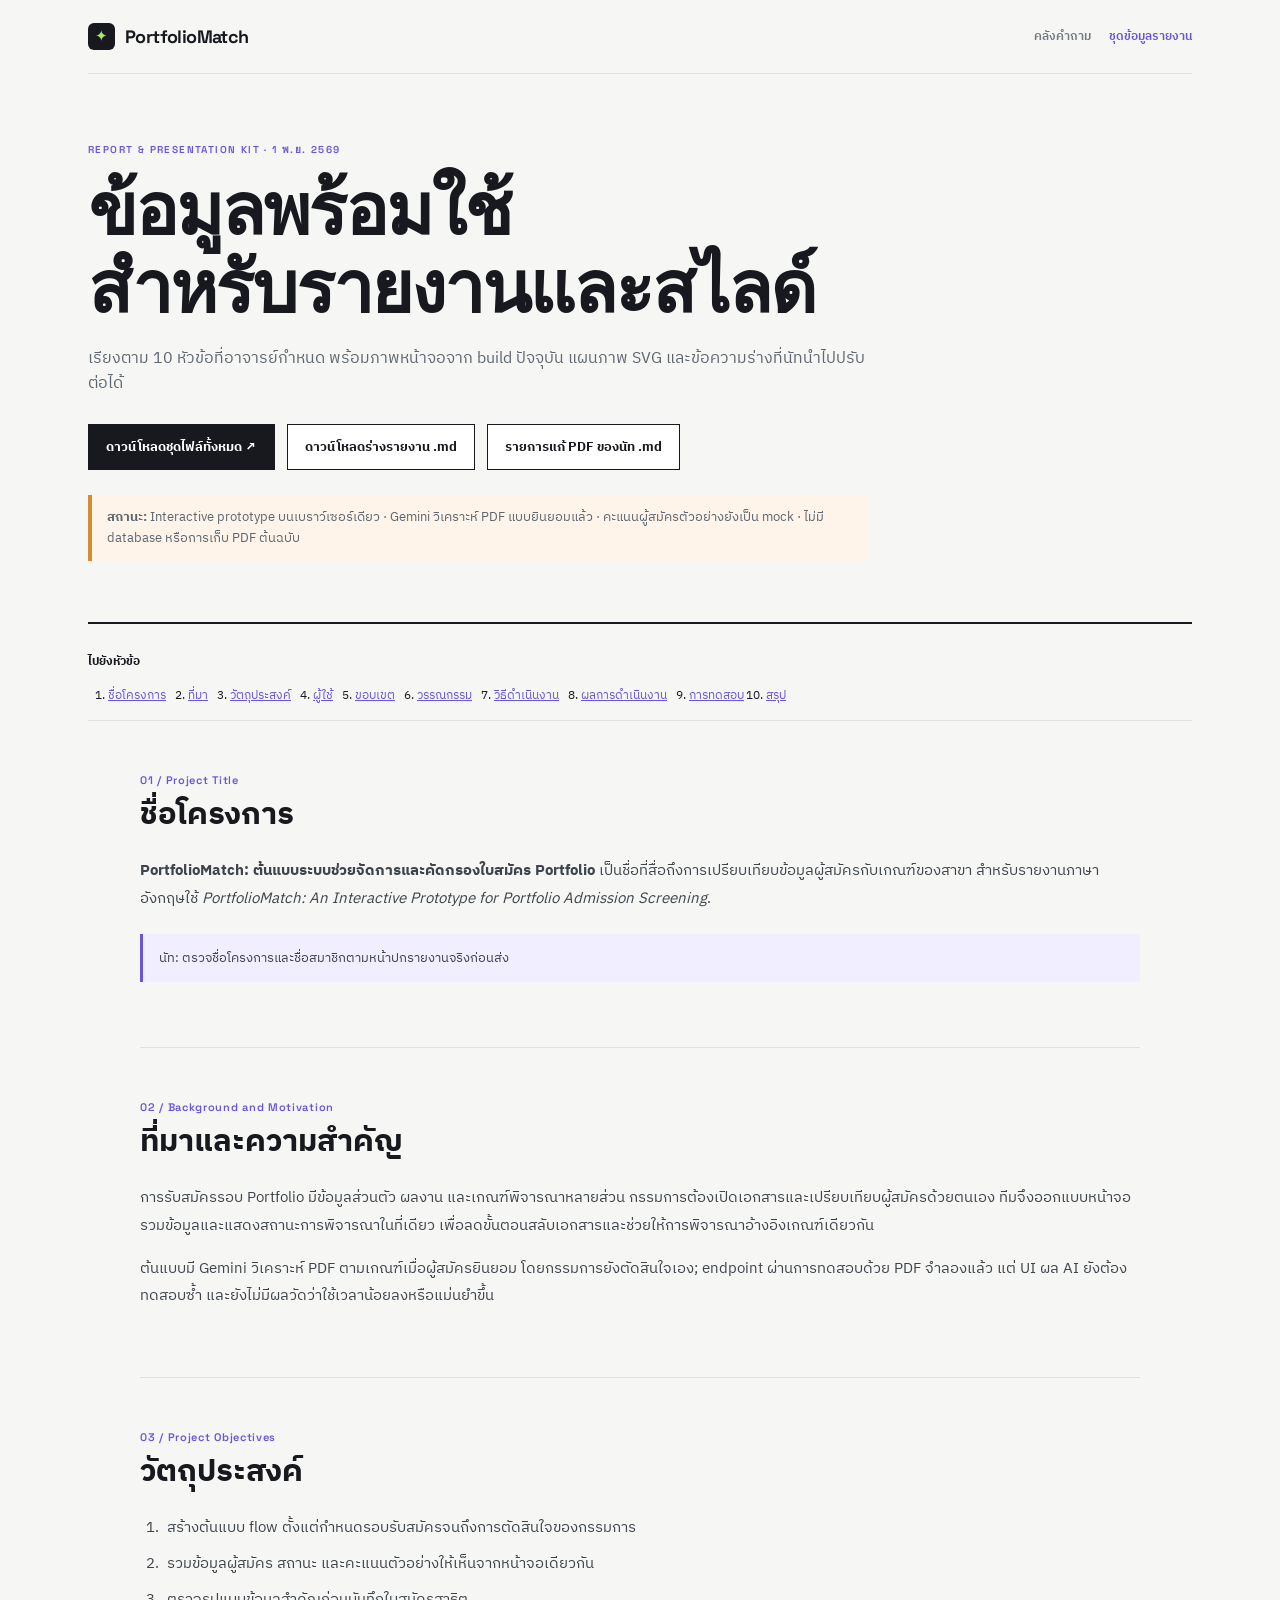
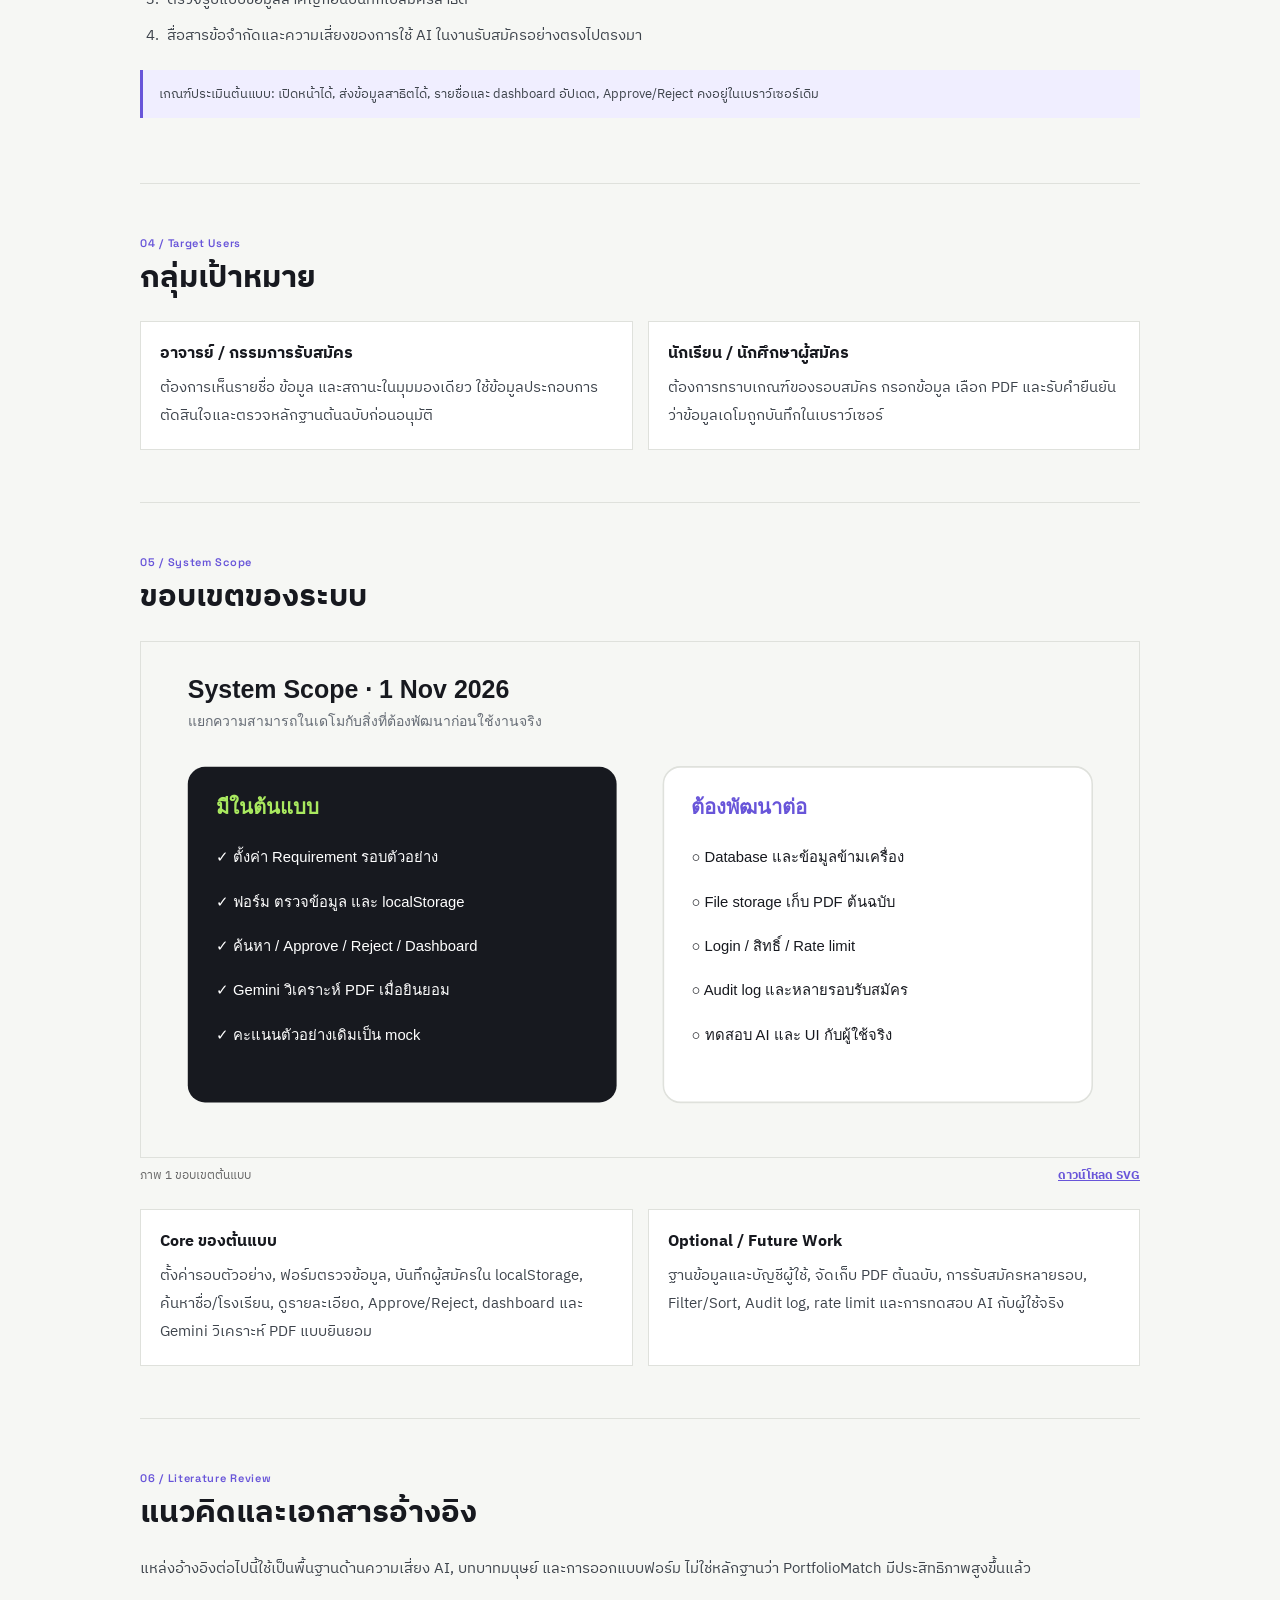
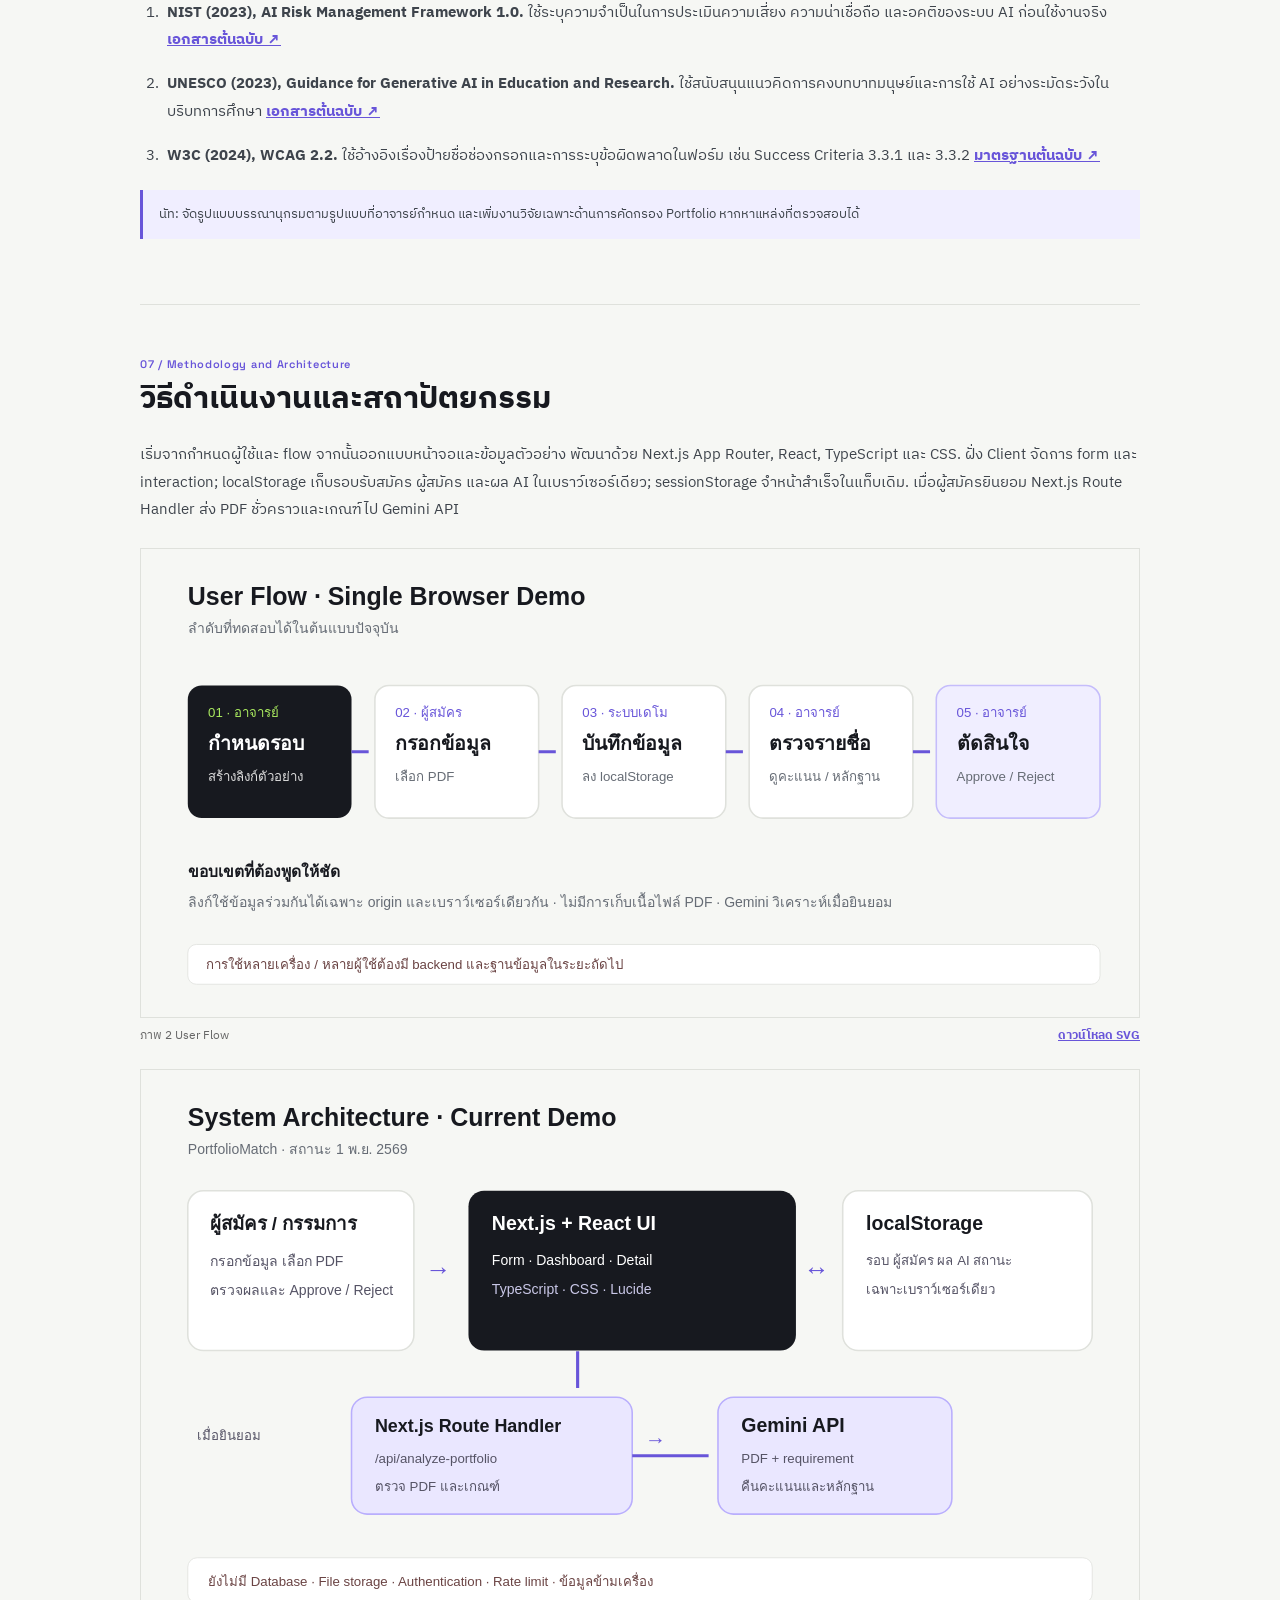
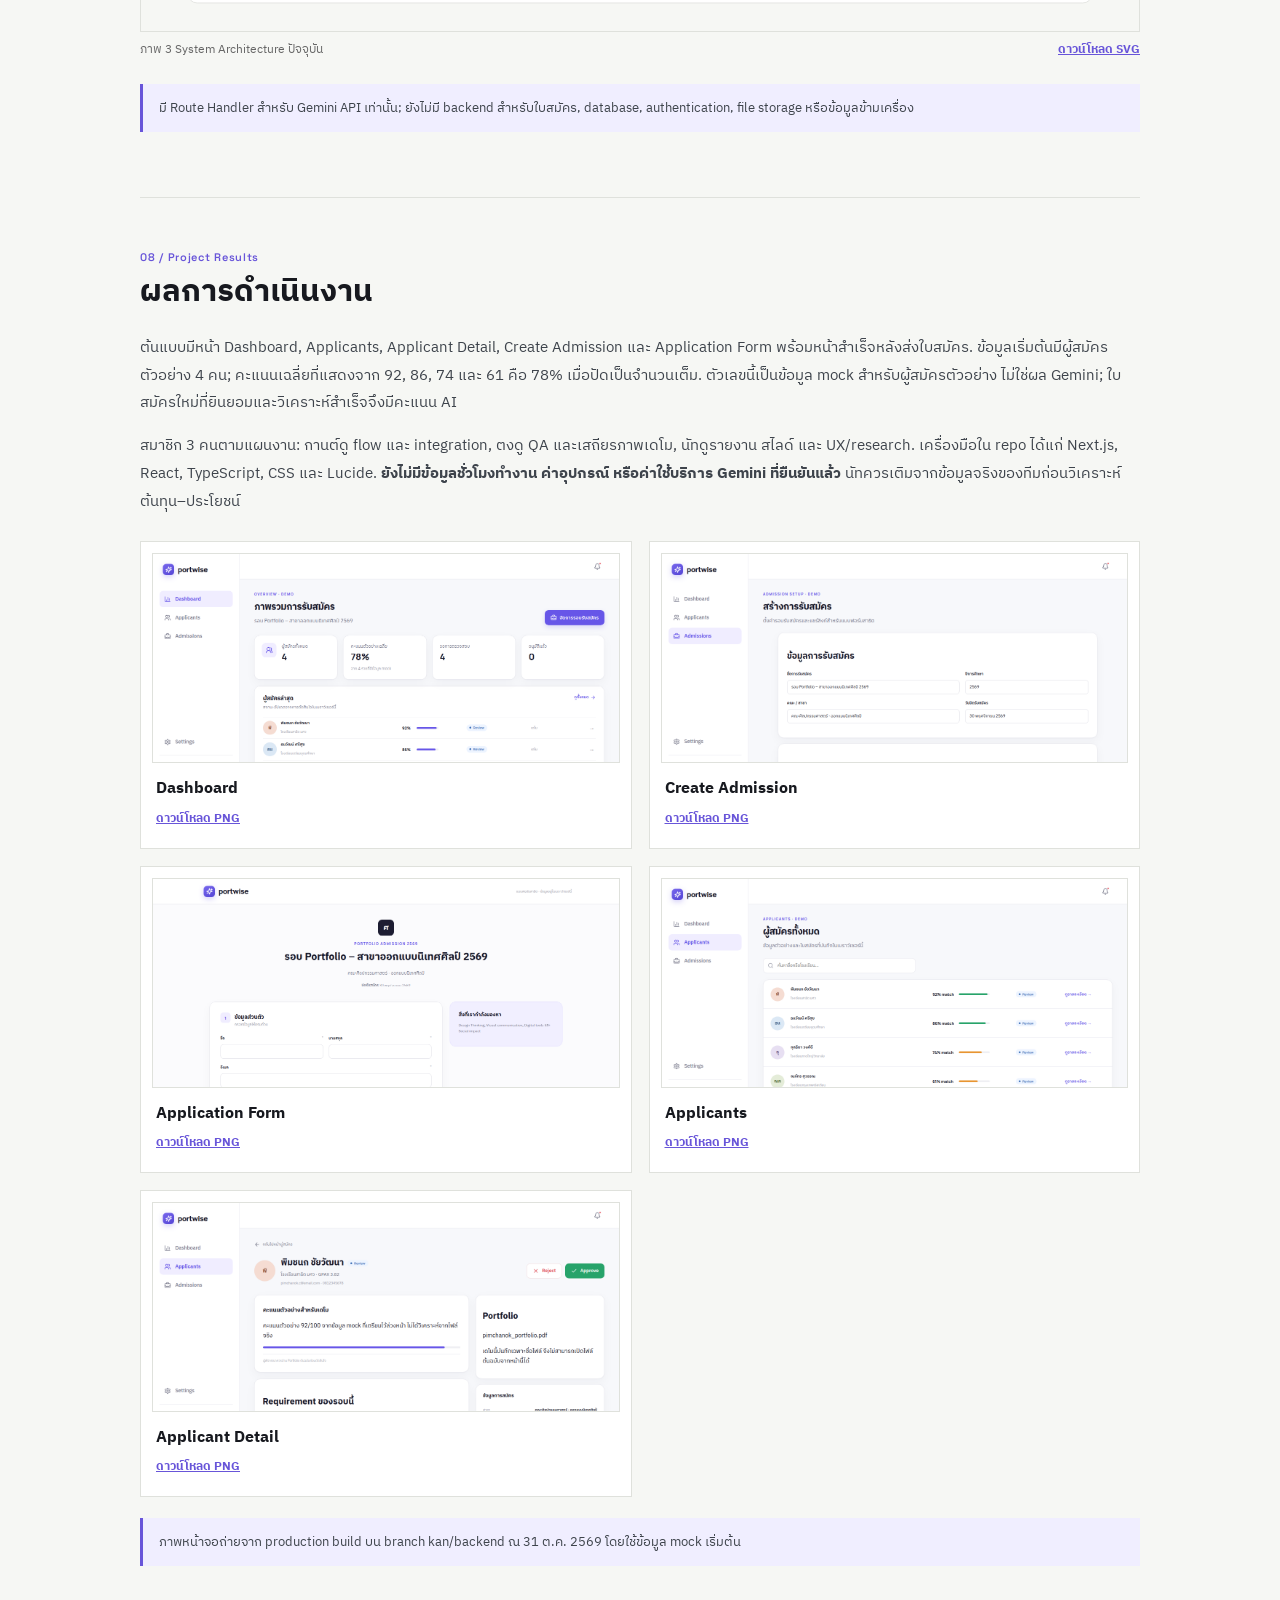
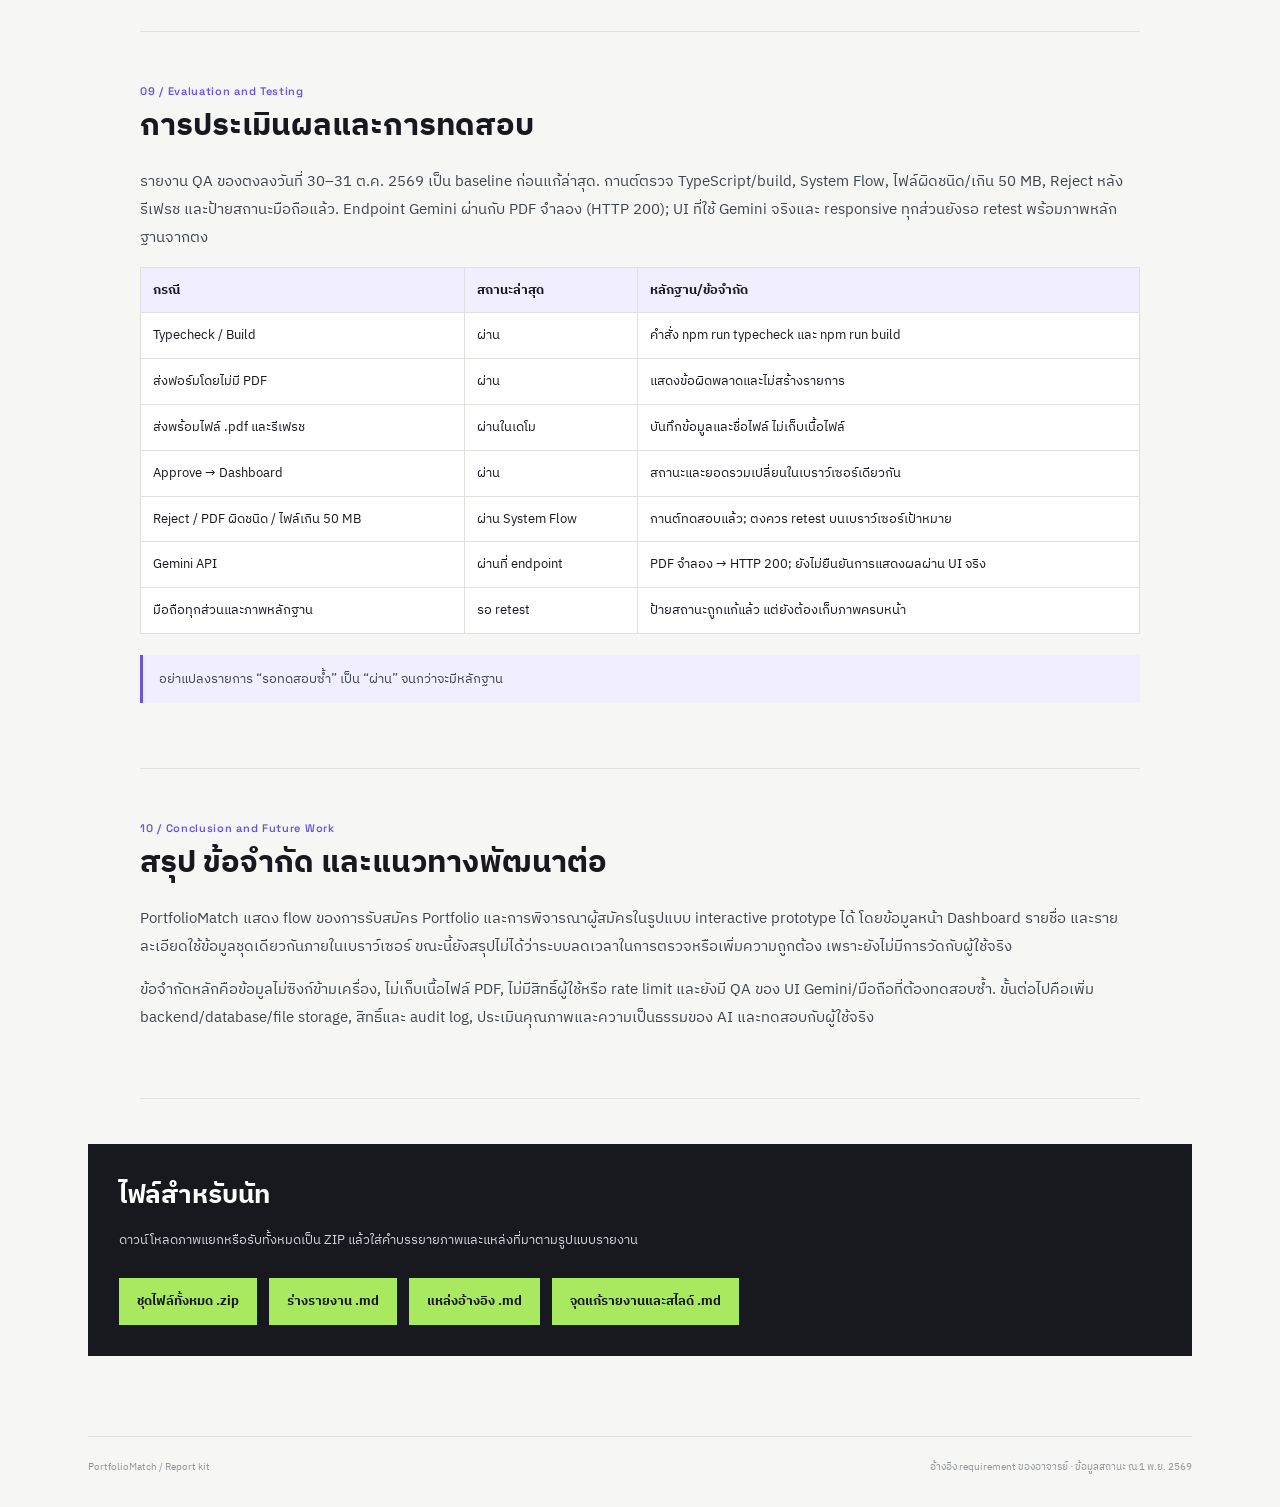
==== commit aa327ec7: "Update PortfolioMatch report guide for Gemini integration" ====
--- a/report.html
+++ b/report.html
@@ -16,23 +16,23 @@
 <div class="knowledge-base report-shell">
   <header class="site-header"><div><span class="brand-mark">✦</span><a class="brand-name" href="index.html">PortfolioMatch</a></div><nav class="header-nav" aria-label="เมนูเว็บไซต์"><a href="index.html">คลังคำถาม</a><a href="report.html" aria-current="page">ชุดข้อมูลรายงาน</a></nav></header>
   <main id="report-main">
-    <section class="report-hero"><p class="eyebrow">REPORT & PRESENTATION KIT · 31 ต.ค. 2569</p><h1>ข้อมูลพร้อมใช้<br />สำหรับรายงานและสไลด์</h1><p>เรียงตาม 10 หัวข้อที่อาจารย์กำหนด พร้อมภาพหน้าจอจาก build ปัจจุบัน แผนภาพ SVG และข้อความร่างที่นัทนำไปปรับต่อได้</p><div class="hero-actions"><a class="primary-action" href="downloads/portfolio-report-kit.zip" download>ดาวน์โหลดชุดไฟล์ทั้งหมด ↗</a><a class="secondary-action" href="downloads/report-draft.md" download>ดาวน์โหลดร่างรายงาน .md</a></div><p class="truth-note"><strong>สถานะ:</strong> Interactive prototype บนเบราว์เซอร์เดียว · ยังไม่มี backend, การเก็บ PDF จริง หรือ AI inference · คะแนนที่เห็นเป็นข้อมูล mock</p></section>
+    <section class="report-hero"><p class="eyebrow">REPORT & PRESENTATION KIT · 1 พ.ย. 2569</p><h1>ข้อมูลพร้อมใช้<br />สำหรับรายงานและสไลด์</h1><p>เรียงตาม 10 หัวข้อที่อาจารย์กำหนด พร้อมภาพหน้าจอจาก build ปัจจุบัน แผนภาพ SVG และข้อความร่างที่นัทนำไปปรับต่อได้</p><div class="hero-actions"><a class="primary-action" href="downloads/portfolio-report-kit.zip" download>ดาวน์โหลดชุดไฟล์ทั้งหมด ↗</a><a class="secondary-action" href="downloads/report-draft.md" download>ดาวน์โหลดร่างรายงาน .md</a><a class="secondary-action" href="downloads/nut-pdf-corrections.md" download>รายการแก้ PDF ของนัท .md</a></div><p class="truth-note"><strong>สถานะ:</strong> Interactive prototype บนเบราว์เซอร์เดียว · Gemini วิเคราะห์ PDF แบบยินยอมแล้ว · คะแนนผู้สมัครตัวอย่างยังเป็น mock · ไม่มี database หรือการเก็บ PDF ต้นฉบับ</p></section>
     <nav class="report-toc" aria-label="สารบัญรายงาน"><strong>ไปยังหัวข้อ</strong><ol><li><a href="#title">ชื่อโครงการ</a></li><li><a href="#background">ที่มา</a></li><li><a href="#objectives">วัตถุประสงค์</a></li><li><a href="#users">ผู้ใช้</a></li><li><a href="#scope">ขอบเขต</a></li><li><a href="#literature">วรรณกรรม</a></li><li><a href="#method">วิธีดำเนินงาน</a></li><li><a href="#results">ผลการดำเนินงาน</a></li><li><a href="#testing">การทดสอบ</a></li><li><a href="#conclusion">สรุป</a></li></ol></nav>
     <div class="report-content">
       <section id="title" class="report-section"><div class="section-kicker">01 / Project Title</div><h2>ชื่อโครงการ</h2><p><strong>PortfolioMatch: ต้นแบบระบบช่วยจัดการและคัดกรองใบสมัคร Portfolio</strong> เป็นชื่อที่สื่อถึงการเปรียบเทียบข้อมูลผู้สมัครกับเกณฑ์ของสาขา สำหรับรายงานภาษาอังกฤษใช้ <em>PortfolioMatch: An Interactive Prototype for Portfolio Admission Screening</em>.</p><p class="editor-note">นัท: ตรวจชื่อโครงการและชื่อสมาชิกตามหน้าปกรายงานจริงก่อนส่ง</p></section>
-      <section id="background" class="report-section"><div class="section-kicker">02 / Background and Motivation</div><h2>ที่มาและความสำคัญ</h2><p>การรับสมัครรอบ Portfolio มีข้อมูลส่วนตัว ผลงาน และเกณฑ์พิจารณาหลายส่วน กรรมการต้องเปิดเอกสารและเปรียบเทียบผู้สมัครด้วยตนเอง ทีมจึงออกแบบหน้าจอรวมข้อมูลและแสดงสถานะการพิจารณาในที่เดียว เพื่อลดขั้นตอนสลับเอกสารและช่วยให้การพิจารณาอ้างอิงเกณฑ์เดียวกัน</p><p>ต้นแบบนี้แสดงแนวคิด “AI ช่วยสรุป คนตัดสินใจ” เท่านั้น ยังไม่มีการวิเคราะห์ AI จริง จึงไม่ควรอ้างว่าระบบลดเวลา หรือเพิ่มความแม่นยำแล้วก่อนมีการวัดผลกับผู้ใช้จริง</p></section>
+      <section id="background" class="report-section"><div class="section-kicker">02 / Background and Motivation</div><h2>ที่มาและความสำคัญ</h2><p>การรับสมัครรอบ Portfolio มีข้อมูลส่วนตัว ผลงาน และเกณฑ์พิจารณาหลายส่วน กรรมการต้องเปิดเอกสารและเปรียบเทียบผู้สมัครด้วยตนเอง ทีมจึงออกแบบหน้าจอรวมข้อมูลและแสดงสถานะการพิจารณาในที่เดียว เพื่อลดขั้นตอนสลับเอกสารและช่วยให้การพิจารณาอ้างอิงเกณฑ์เดียวกัน</p><p>ต้นแบบมี Gemini วิเคราะห์ PDF ตามเกณฑ์เมื่อผู้สมัครยินยอม โดยกรรมการยังตัดสินใจเอง; endpoint ผ่านการทดสอบด้วย PDF จำลองแล้ว แต่ UI ผล AI ยังต้องทดสอบซ้ำ และยังไม่มีผลวัดว่าใช้เวลาน้อยลงหรือแม่นยำขึ้น</p></section>
       <section id="objectives" class="report-section"><div class="section-kicker">03 / Project Objectives</div><h2>วัตถุประสงค์</h2><ol><li>สร้างต้นแบบ flow ตั้งแต่กำหนดรอบรับสมัครจนถึงการตัดสินใจของกรรมการ</li><li>รวมข้อมูลผู้สมัคร สถานะ และคะแนนตัวอย่างให้เห็นจากหน้าจอเดียวกัน</li><li>ตรวจรูปแบบข้อมูลสำคัญก่อนบันทึกใบสมัครสาธิต</li><li>สื่อสารข้อจำกัดและความเสี่ยงของการใช้ AI ในงานรับสมัครอย่างตรงไปตรงมา</li></ol><p class="editor-note">เกณฑ์ประเมินต้นแบบ: เปิดหน้าได้, ส่งข้อมูลสาธิตได้, รายชื่อและ dashboard อัปเดต, Approve/Reject คงอยู่ในเบราว์เซอร์เดิม</p></section>
       <section id="users" class="report-section"><div class="section-kicker">04 / Target Users</div><h2>กลุ่มเป้าหมาย</h2><div class="two-up"><article><h3>อาจารย์ / กรรมการรับสมัคร</h3><p>ต้องการเห็นรายชื่อ ข้อมูล และสถานะในมุมมองเดียว ใช้ข้อมูลประกอบการตัดสินใจและตรวจหลักฐานต้นฉบับก่อนอนุมัติ</p></article><article><h3>นักเรียน / นักศึกษาผู้สมัคร</h3><p>ต้องการทราบเกณฑ์ของรอบสมัคร กรอกข้อมูล เลือก PDF และรับคำยืนยันว่าข้อมูลเดโมถูกบันทึกในเบราว์เซอร์</p></article></div></section>
-      <section id="scope" class="report-section"><div class="section-kicker">05 / System Scope</div><h2>ขอบเขตของระบบ</h2><figure class="report-figure"><img src="assets/scope-map.svg" alt="ตารางเปรียบเทียบสิ่งที่มีในต้นแบบกับสิ่งที่ต้องพัฒนาต่อ" /><figcaption>ภาพ 1 ขอบเขตต้นแบบ <a href="assets/scope-map.svg" download>ดาวน์โหลด SVG</a></figcaption></figure><div class="two-up"><article><h3>Core ของต้นแบบ</h3><p>ตั้งค่ารอบตัวอย่าง, ฟอร์มตรวจข้อมูล, บันทึกผู้สมัครใน localStorage, ค้นหาชื่อ/โรงเรียน, ดูรายละเอียด, Approve/Reject และ dashboard ที่นับตามข้อมูลเดียวกัน</p></article><article><h3>Optional / Future Work</h3><p>ฐานข้อมูลและบัญชีผู้ใช้, รับไฟล์ PDF จริง, วิเคราะห์ด้วย AI, การรับสมัครหลายรอบ, Filter/Sort, Audit log และการทดสอบกับผู้ใช้จริง</p></article></div></section>
+      <section id="scope" class="report-section"><div class="section-kicker">05 / System Scope</div><h2>ขอบเขตของระบบ</h2><figure class="report-figure"><img src="assets/scope-map.svg" alt="ตารางเปรียบเทียบสิ่งที่มีในต้นแบบกับสิ่งที่ต้องพัฒนาต่อ" /><figcaption>ภาพ 1 ขอบเขตต้นแบบ <a href="assets/scope-map.svg" download>ดาวน์โหลด SVG</a></figcaption></figure><div class="two-up"><article><h3>Core ของต้นแบบ</h3><p>ตั้งค่ารอบตัวอย่าง, ฟอร์มตรวจข้อมูล, บันทึกผู้สมัครใน localStorage, ค้นหาชื่อ/โรงเรียน, ดูรายละเอียด, Approve/Reject, dashboard และ Gemini วิเคราะห์ PDF แบบยินยอม</p></article><article><h3>Optional / Future Work</h3><p>ฐานข้อมูลและบัญชีผู้ใช้, จัดเก็บ PDF ต้นฉบับ, การรับสมัครหลายรอบ, Filter/Sort, Audit log, rate limit และการทดสอบ AI กับผู้ใช้จริง</p></article></div></section>
       <section id="literature" class="report-section"><div class="section-kicker">06 / Literature Review</div><h2>แนวคิดและเอกสารอ้างอิง</h2><p>แหล่งอ้างอิงต่อไปนี้ใช้เป็นพื้นฐานด้านความเสี่ยง AI, บทบาทมนุษย์ และการออกแบบฟอร์ม ไม่ใช่หลักฐานว่า PortfolioMatch มีประสิทธิภาพสูงขึ้นแล้ว</p><ol class="source-list"><li><strong>NIST (2023), AI Risk Management Framework 1.0.</strong> ใช้ระบุความจำเป็นในการประเมินความเสี่ยง ความน่าเชื่อถือ และอคติของระบบ AI ก่อนใช้งานจริง <a href="https://doi.org/10.6028/NIST.AI.100-1" target="_blank" rel="noopener noreferrer">เอกสารต้นฉบับ ↗</a></li><li><strong>UNESCO (2023), Guidance for Generative AI in Education and Research.</strong> ใช้สนับสนุนแนวคิดการคงบทบาทมนุษย์และการใช้ AI อย่างระมัดระวังในบริบทการศึกษา <a href="https://www.unesco.org/en/articles/guidance-generative-ai-education-and-research" target="_blank" rel="noopener noreferrer">เอกสารต้นฉบับ ↗</a></li><li><strong>W3C (2024), WCAG 2.2.</strong> ใช้อ้างอิงเรื่องป้ายชื่อช่องกรอกและการระบุข้อผิดพลาดในฟอร์ม เช่น Success Criteria 3.3.1 และ 3.3.2 <a href="https://www.w3.org/TR/WCAG22/" target="_blank" rel="noopener noreferrer">มาตรฐานต้นฉบับ ↗</a></li></ol><p class="editor-note">นัท: จัดรูปแบบบรรณานุกรมตามรูปแบบที่อาจารย์กำหนด และเพิ่มงานวิจัยเฉพาะด้านการคัดกรอง Portfolio หากหาแหล่งที่ตรวจสอบได้</p></section>
-      <section id="method" class="report-section"><div class="section-kicker">07 / Methodology and Architecture</div><h2>วิธีดำเนินงานและสถาปัตยกรรม</h2><p>เริ่มจากกำหนดผู้ใช้และ flow จากนั้นออกแบบหน้าจอและข้อมูลตัวอย่าง พัฒนาด้วย Next.js App Router, React, TypeScript และ CSS. ฝั่ง Client จัดการ form และ interaction; localStorage เก็บรอบรับสมัครและผู้สมัครในเบราว์เซอร์เดียวกัน; sessionStorage จำหน้าสำเร็จในแท็บเดิม</p><figure class="report-figure"><img src="assets/user-flow.svg" alt="แผนภาพ user flow จากสร้างรอบถึงตัดสินใจ" /><figcaption>ภาพ 2 User Flow <a href="assets/user-flow.svg" download>ดาวน์โหลด SVG</a></figcaption></figure><figure class="report-figure"><img src="assets/system-architecture.svg" alt="สถาปัตยกรรมต้นแบบ Next.js React และ localStorage" /><figcaption>ภาพ 3 System Architecture ปัจจุบัน <a href="assets/system-architecture.svg" download>ดาวน์โหลด SVG</a></figcaption></figure><p class="editor-note">ไม่มี backend API, database, authentication, file storage หรือ AI service ในรุ่นนี้</p></section>
-      <section id="results" class="report-section"><div class="section-kicker">08 / Project Results</div><h2>ผลการดำเนินงาน</h2><p>ต้นแบบมีหน้า Dashboard, Applicants, Applicant Detail, Create Admission และ Application Form พร้อมหน้าสำเร็จหลังส่งใบสมัคร. ข้อมูลเริ่มต้นมีผู้สมัครตัวอย่าง 4 คน; คะแนนเฉลี่ยที่แสดงจาก 92, 86, 74 และ 61 คือ 78% เมื่อปัดเป็นจำนวนเต็ม. ตัวเลขนี้เป็นข้อมูล mock สำหรับสาธิต ไม่ใช่ผลวิเคราะห์ AI</p><p>สมาชิก 3 คนตามแผนงาน: กานต์ดู flow และ integration, ตงดู QA และเสถียรภาพเดโม, นัทดูรายงาน สไลด์ และ UX/research. เครื่องมือใน repo ได้แก่ Next.js, React, TypeScript, CSS และ Lucide. <strong>ยังไม่มีข้อมูลชั่วโมงทำงาน ค่าอุปกรณ์ หรือค่าใช้บริการที่ยืนยันแล้ว</strong> นัทควรเติมจากข้อมูลจริงของทีมก่อนวิเคราะห์ต้นทุน–ประโยชน์</p><div class="asset-grid"><article class="asset-card"><img src="assets/dashboard.png" alt="ภาพหน้าจอ Dashboard ของต้นแบบ" /><h3>Dashboard</h3><a href="assets/dashboard.png" download>ดาวน์โหลด PNG</a></article><article class="asset-card"><img src="assets/create-admission.png" alt="ภาพหน้าจอ Create Admission" /><h3>Create Admission</h3><a href="assets/create-admission.png" download>ดาวน์โหลด PNG</a></article><article class="asset-card"><img src="assets/application-form.png" alt="ภาพหน้าจอ Application Form" /><h3>Application Form</h3><a href="assets/application-form.png" download>ดาวน์โหลด PNG</a></article><article class="asset-card"><img src="assets/applicants.png" alt="ภาพหน้าจอรายชื่อผู้สมัคร" /><h3>Applicants</h3><a href="assets/applicants.png" download>ดาวน์โหลด PNG</a></article><article class="asset-card"><img src="assets/applicant-detail.png" alt="ภาพหน้าจอรายละเอียดผู้สมัคร" /><h3>Applicant Detail</h3><a href="assets/applicant-detail.png" download>ดาวน์โหลด PNG</a></article></div><p class="editor-note">ภาพหน้าจอถ่ายจาก production build บน branch kan/backend ณ 31 ต.ค. 2569 โดยใช้ข้อมูล mock เริ่มต้น</p></section>
-      <section id="testing" class="report-section"><div class="section-kicker">09 / Evaluation and Testing</div><h2>การประเมินผลและการทดสอบ</h2><p>รายงาน QA ของตงลงวันที่ 30 ต.ค. 2569 เป็น baseline ก่อนการแก้หลัง merge จึงยังใช้ยืนยันผล branch ปัจจุบันทั้งหมดไม่ได้. การตรวจล่าสุดของกานต์: TypeScript และ production build ผ่าน; ทดสอบสร้างลิงก์, บล็อกการส่งเมื่อไม่มี PDF, ส่งฟอร์มพร้อมไฟล์ .pdf ทดสอบ, รีเฟรชหน้าสำเร็จ, รายชื่อใหม่ปรากฏ และ Approve เปลี่ยนตัวเลข dashboard</p><div class="test-table-wrap"><table><thead><tr><th>กรณี</th><th>สถานะล่าสุด</th><th>หลักฐาน/ข้อจำกัด</th></tr></thead><tbody><tr><td>Typecheck / Build</td><td>ผ่าน</td><td>คำสั่ง npm run typecheck และ npm run build</td></tr><tr><td>ส่งฟอร์มโดยไม่มี PDF</td><td>ผ่าน</td><td>แสดงข้อผิดพลาดและไม่สร้างรายการ</td></tr><tr><td>ส่งพร้อมไฟล์ .pdf และรีเฟรช</td><td>ผ่านในเดโม</td><td>บันทึกข้อมูลและชื่อไฟล์ ไม่เก็บเนื้อไฟล์</td></tr><tr><td>Approve → Dashboard</td><td>ผ่าน</td><td>สถานะและยอดรวมเปลี่ยนในเบราว์เซอร์เดียวกัน</td></tr><tr><td>Reject / PDF ผิดชนิด / ไฟล์เกิน 50 MB / มือถือทั้งหน้า</td><td>รอทดสอบซ้ำ</td><td>ให้ตงเก็บ Pass/Fail และภาพหลักฐาน</td></tr></tbody></table></div><p class="editor-note">อย่าแปลงรายการ “รอทดสอบซ้ำ” เป็น “ผ่าน” จนกว่าจะมีหลักฐาน</p></section>
-      <section id="conclusion" class="report-section"><div class="section-kicker">10 / Conclusion and Future Work</div><h2>สรุป ข้อจำกัด และแนวทางพัฒนาต่อ</h2><p>PortfolioMatch แสดง flow ของการรับสมัคร Portfolio และการพิจารณาผู้สมัครในรูปแบบ interactive prototype ได้ โดยข้อมูลหน้า Dashboard รายชื่อ และรายละเอียดใช้ข้อมูลชุดเดียวกันภายในเบราว์เซอร์ ขณะนี้ยังสรุปไม่ได้ว่าระบบลดเวลาในการตรวจหรือเพิ่มความถูกต้อง เพราะยังไม่มีการวัดกับผู้ใช้จริง</p><p>ข้อจำกัดหลักคือข้อมูลไม่ซิงก์ข้ามเครื่อง, ไม่เก็บเนื้อไฟล์ PDF, ไม่มี AI วิเคราะห์จริง, ไม่มีสิทธิ์ผู้ใช้ และยังมีกรณี QA ที่ต้องทดสอบซ้ำ. ขั้นต่อไปคือเพิ่ม backend/database/file storage, ออกแบบสิทธิ์และ audit log, ทดลอง AI พร้อมการตรวจผลโดยกรรมการ และทดสอบ usability/performance กับผู้ใช้จริง</p></section>
+      <section id="method" class="report-section"><div class="section-kicker">07 / Methodology and Architecture</div><h2>วิธีดำเนินงานและสถาปัตยกรรม</h2><p>เริ่มจากกำหนดผู้ใช้และ flow จากนั้นออกแบบหน้าจอและข้อมูลตัวอย่าง พัฒนาด้วย Next.js App Router, React, TypeScript และ CSS. ฝั่ง Client จัดการ form และ interaction; localStorage เก็บรอบรับสมัคร ผู้สมัคร และผล AI ในเบราว์เซอร์เดียว; sessionStorage จำหน้าสำเร็จในแท็บเดิม. เมื่อผู้สมัครยินยอม Next.js Route Handler ส่ง PDF ชั่วคราวและเกณฑ์ไป Gemini API</p><figure class="report-figure"><img src="assets/user-flow.svg" alt="แผนภาพ user flow จากสร้างรอบถึงตัดสินใจ" /><figcaption>ภาพ 2 User Flow <a href="assets/user-flow.svg" download>ดาวน์โหลด SVG</a></figcaption></figure><figure class="report-figure"><img src="assets/system-architecture.svg" alt="สถาปัตยกรรมต้นแบบ Next.js React และ localStorage" /><figcaption>ภาพ 3 System Architecture ปัจจุบัน <a href="assets/system-architecture.svg" download>ดาวน์โหลด SVG</a></figcaption></figure><p class="editor-note">มี Route Handler สำหรับ Gemini API เท่านั้น; ยังไม่มี backend สำหรับใบสมัคร, database, authentication, file storage หรือข้อมูลข้ามเครื่อง</p></section>
+      <section id="results" class="report-section"><div class="section-kicker">08 / Project Results</div><h2>ผลการดำเนินงาน</h2><p>ต้นแบบมีหน้า Dashboard, Applicants, Applicant Detail, Create Admission และ Application Form พร้อมหน้าสำเร็จหลังส่งใบสมัคร. ข้อมูลเริ่มต้นมีผู้สมัครตัวอย่าง 4 คน; คะแนนเฉลี่ยที่แสดงจาก 92, 86, 74 และ 61 คือ 78% เมื่อปัดเป็นจำนวนเต็ม. ตัวเลขนี้เป็นข้อมูล mock สำหรับผู้สมัครตัวอย่าง ไม่ใช่ผล Gemini; ใบสมัครใหม่ที่ยินยอมและวิเคราะห์สำเร็จจึงมีคะแนน AI</p><p>สมาชิก 3 คนตามแผนงาน: กานต์ดู flow และ integration, ตงดู QA และเสถียรภาพเดโม, นัทดูรายงาน สไลด์ และ UX/research. เครื่องมือใน repo ได้แก่ Next.js, React, TypeScript, CSS และ Lucide. <strong>ยังไม่มีข้อมูลชั่วโมงทำงาน ค่าอุปกรณ์ หรือค่าใช้บริการ Gemini ที่ยืนยันแล้ว</strong> นัทควรเติมจากข้อมูลจริงของทีมก่อนวิเคราะห์ต้นทุน–ประโยชน์</p><div class="asset-grid"><article class="asset-card"><img src="assets/dashboard.png" alt="ภาพหน้าจอ Dashboard ของต้นแบบ" /><h3>Dashboard</h3><a href="assets/dashboard.png" download>ดาวน์โหลด PNG</a></article><article class="asset-card"><img src="assets/create-admission.png" alt="ภาพหน้าจอ Create Admission" /><h3>Create Admission</h3><a href="assets/create-admission.png" download>ดาวน์โหลด PNG</a></article><article class="asset-card"><img src="assets/application-form.png" alt="ภาพหน้าจอ Application Form" /><h3>Application Form</h3><a href="assets/application-form.png" download>ดาวน์โหลด PNG</a></article><article class="asset-card"><img src="assets/applicants.png" alt="ภาพหน้าจอรายชื่อผู้สมัคร" /><h3>Applicants</h3><a href="assets/applicants.png" download>ดาวน์โหลด PNG</a></article><article class="asset-card"><img src="assets/applicant-detail.png" alt="ภาพหน้าจอรายละเอียดผู้สมัคร" /><h3>Applicant Detail</h3><a href="assets/applicant-detail.png" download>ดาวน์โหลด PNG</a></article></div><p class="editor-note">ภาพหน้าจอถ่ายจาก production build บน branch kan/backend ณ 31 ต.ค. 2569 โดยใช้ข้อมูล mock เริ่มต้น</p></section>
+      <section id="testing" class="report-section"><div class="section-kicker">09 / Evaluation and Testing</div><h2>การประเมินผลและการทดสอบ</h2><p>รายงาน QA ของตงลงวันที่ 30–31 ต.ค. 2569 เป็น baseline ก่อนแก้ล่าสุด. กานต์ตรวจ TypeScript/build, System Flow, ไฟล์ผิดชนิด/เกิน 50 MB, Reject หลังรีเฟรช และป้ายสถานะมือถือแล้ว. Endpoint Gemini ผ่านกับ PDF จำลอง (HTTP 200); UI ที่ใช้ Gemini จริงและ responsive ทุกส่วนยังรอ retest พร้อมภาพหลักฐานจากตง</p><div class="test-table-wrap"><table><thead><tr><th>กรณี</th><th>สถานะล่าสุด</th><th>หลักฐาน/ข้อจำกัด</th></tr></thead><tbody><tr><td>Typecheck / Build</td><td>ผ่าน</td><td>คำสั่ง npm run typecheck และ npm run build</td></tr><tr><td>ส่งฟอร์มโดยไม่มี PDF</td><td>ผ่าน</td><td>แสดงข้อผิดพลาดและไม่สร้างรายการ</td></tr><tr><td>ส่งพร้อมไฟล์ .pdf และรีเฟรช</td><td>ผ่านในเดโม</td><td>บันทึกข้อมูลและชื่อไฟล์ ไม่เก็บเนื้อไฟล์</td></tr><tr><td>Approve → Dashboard</td><td>ผ่าน</td><td>สถานะและยอดรวมเปลี่ยนในเบราว์เซอร์เดียวกัน</td></tr><tr><td>Reject / PDF ผิดชนิด / ไฟล์เกิน 50 MB</td><td>ผ่าน System Flow</td><td>กานต์ทดสอบแล้ว; ตงควร retest บนเบราว์เซอร์เป้าหมาย</td></tr><tr><td>Gemini API</td><td>ผ่านที่ endpoint</td><td>PDF จำลอง → HTTP 200; ยังไม่ยืนยันการแสดงผลผ่าน UI จริง</td></tr><tr><td>มือถือทุกส่วนและภาพหลักฐาน</td><td>รอ retest</td><td>ป้ายสถานะถูกแก้แล้ว แต่ยังต้องเก็บภาพครบหน้า</td></tr></tbody></table></div><p class="editor-note">อย่าแปลงรายการ “รอทดสอบซ้ำ” เป็น “ผ่าน” จนกว่าจะมีหลักฐาน</p></section>
+      <section id="conclusion" class="report-section"><div class="section-kicker">10 / Conclusion and Future Work</div><h2>สรุป ข้อจำกัด และแนวทางพัฒนาต่อ</h2><p>PortfolioMatch แสดง flow ของการรับสมัคร Portfolio และการพิจารณาผู้สมัครในรูปแบบ interactive prototype ได้ โดยข้อมูลหน้า Dashboard รายชื่อ และรายละเอียดใช้ข้อมูลชุดเดียวกันภายในเบราว์เซอร์ ขณะนี้ยังสรุปไม่ได้ว่าระบบลดเวลาในการตรวจหรือเพิ่มความถูกต้อง เพราะยังไม่มีการวัดกับผู้ใช้จริง</p><p>ข้อจำกัดหลักคือข้อมูลไม่ซิงก์ข้ามเครื่อง, ไม่เก็บเนื้อไฟล์ PDF, ไม่มีสิทธิ์ผู้ใช้หรือ rate limit และยังมี QA ของ UI Gemini/มือถือที่ต้องทดสอบซ้ำ. ขั้นต่อไปคือเพิ่ม backend/database/file storage, สิทธิ์และ audit log, ประเมินคุณภาพและความเป็นธรรมของ AI และทดสอบกับผู้ใช้จริง</p></section>
     </div>
-    <section class="download-panel" id="downloads"><h2>ไฟล์สำหรับนัท</h2><p>ดาวน์โหลดภาพแยกหรือรับทั้งหมดเป็น ZIP แล้วใส่คำบรรยายภาพและแหล่งที่มาตามรูปแบบรายงาน</p><div class="download-links"><a href="downloads/portfolio-report-kit.zip" download>ชุดไฟล์ทั้งหมด .zip</a><a href="downloads/report-draft.md" download>ร่างรายงาน .md</a><a href="downloads/sources.md" download>แหล่งอ้างอิง .md</a></div></section>
+    <section class="download-panel" id="downloads"><h2>ไฟล์สำหรับนัท</h2><p>ดาวน์โหลดภาพแยกหรือรับทั้งหมดเป็น ZIP แล้วใส่คำบรรยายภาพและแหล่งที่มาตามรูปแบบรายงาน</p><div class="download-links"><a href="downloads/portfolio-report-kit.zip" download>ชุดไฟล์ทั้งหมด .zip</a><a href="downloads/report-draft.md" download>ร่างรายงาน .md</a><a href="downloads/sources.md" download>แหล่งอ้างอิง .md</a><a href="downloads/nut-pdf-corrections.md" download>จุดแก้รายงานและสไลด์ .md</a></div></section>
   </main>
-  <footer class="site-footer"><span>PortfolioMatch / Report kit</span><span>อ้างอิง requirement ของอาจารย์ · ข้อมูลสถานะ ณ 31 ต.ค. 2569</span></footer>
+  <footer class="site-footer"><span>PortfolioMatch / Report kit</span><span>อ้างอิง requirement ของอาจารย์ · ข้อมูลสถานะ ณ 1 พ.ย. 2569</span></footer>
 </div>
 </body>
 </html>
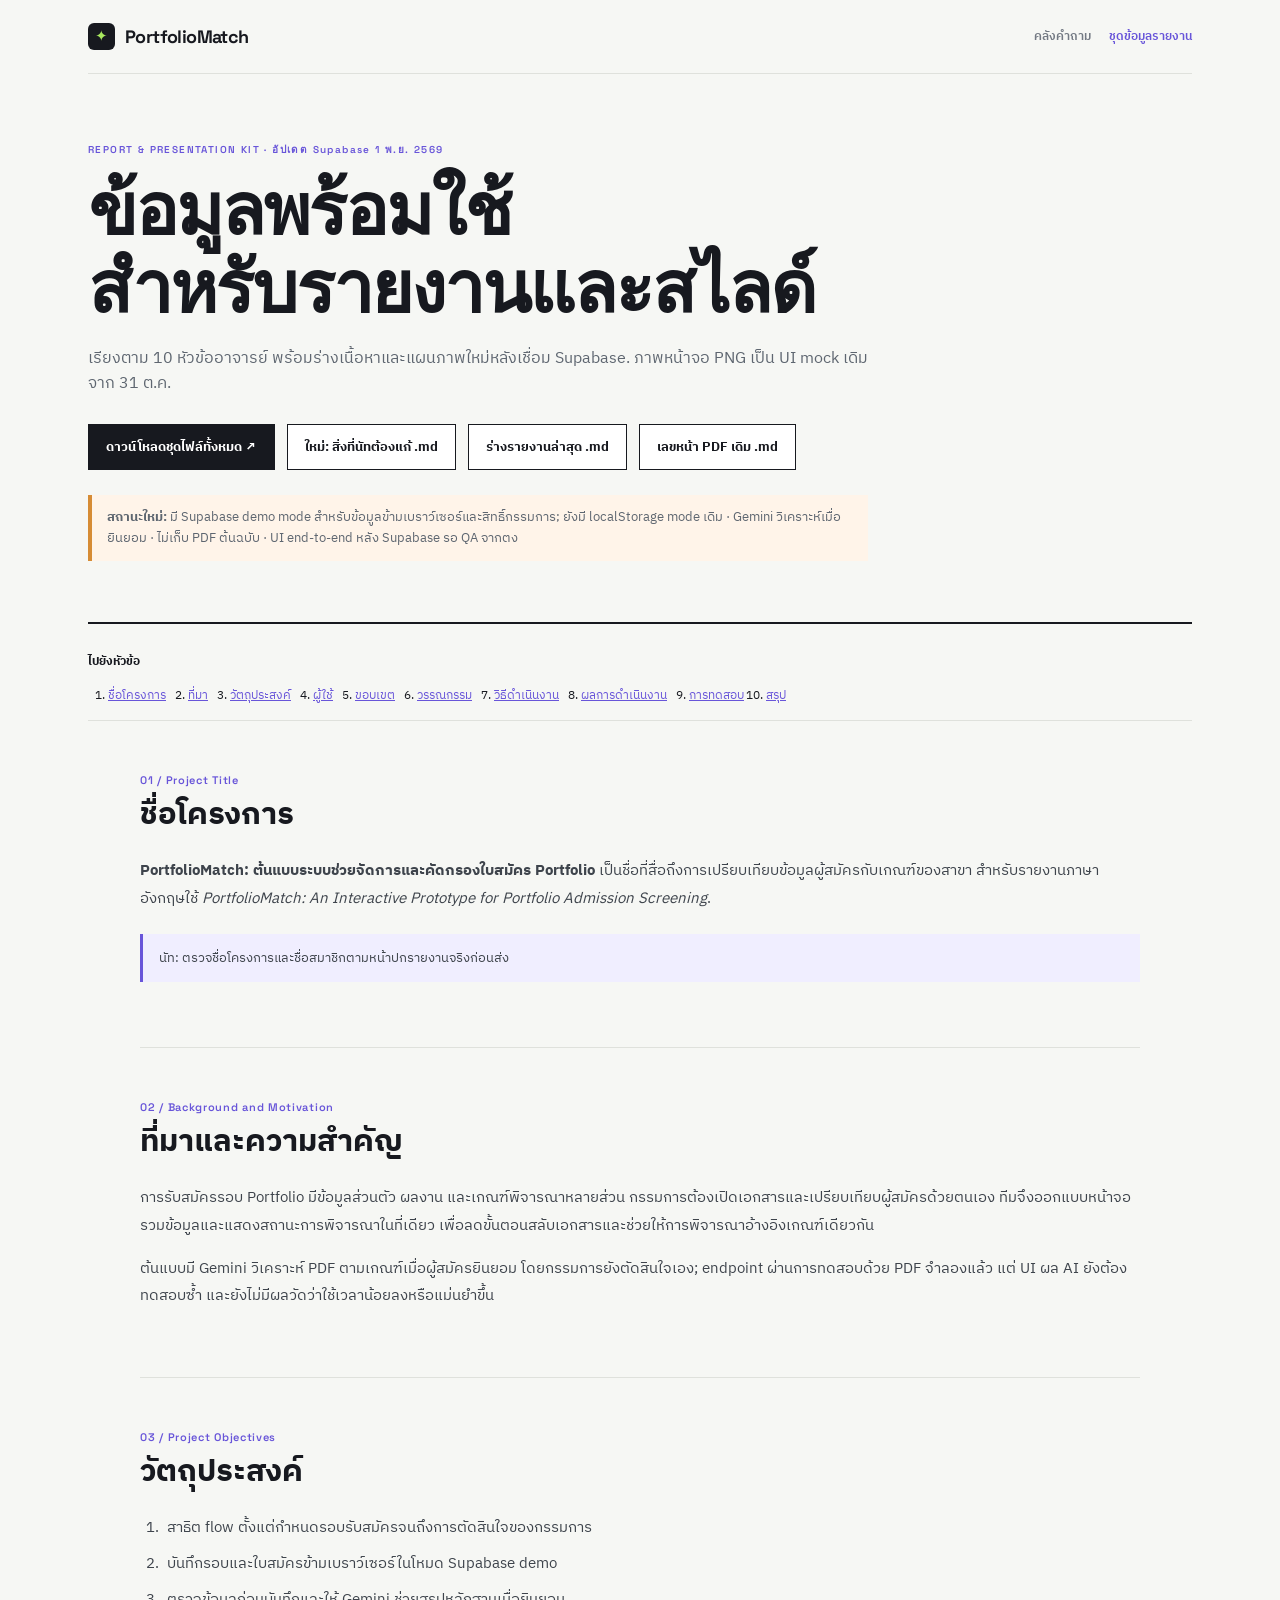
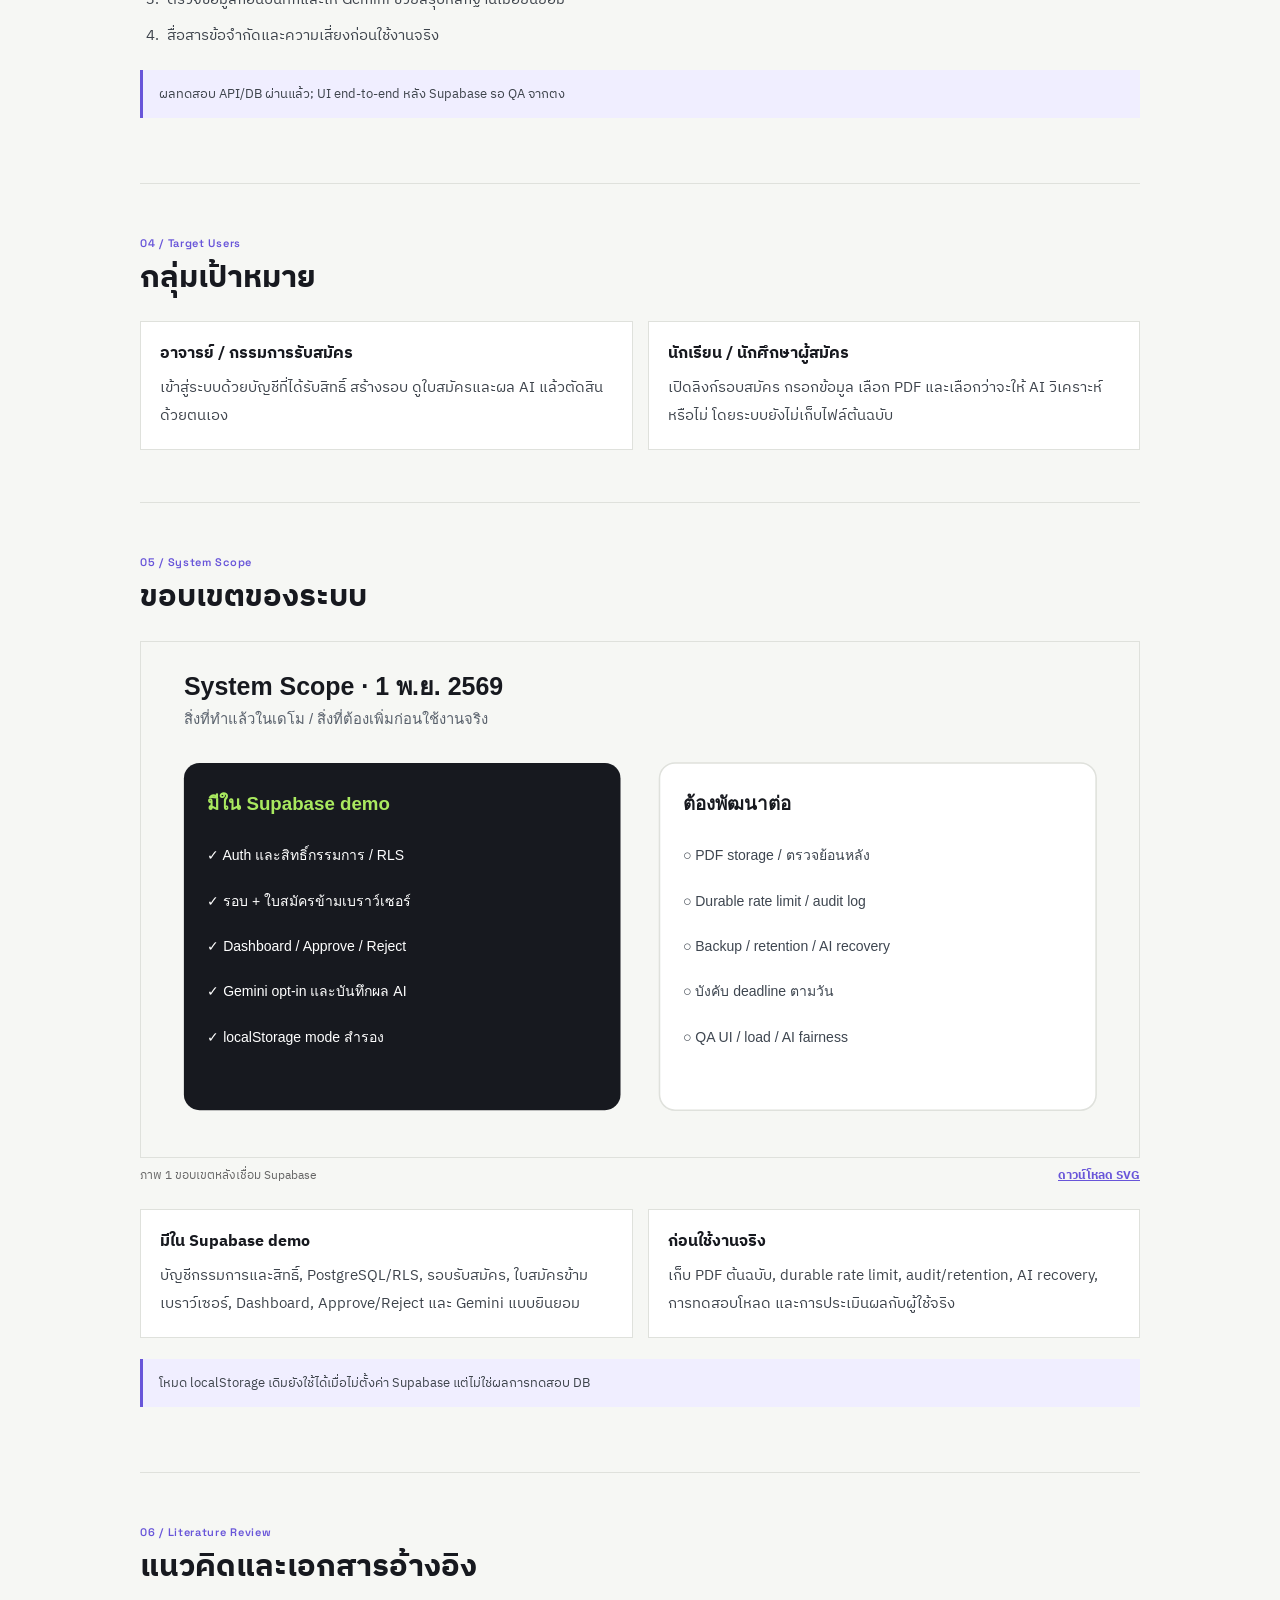
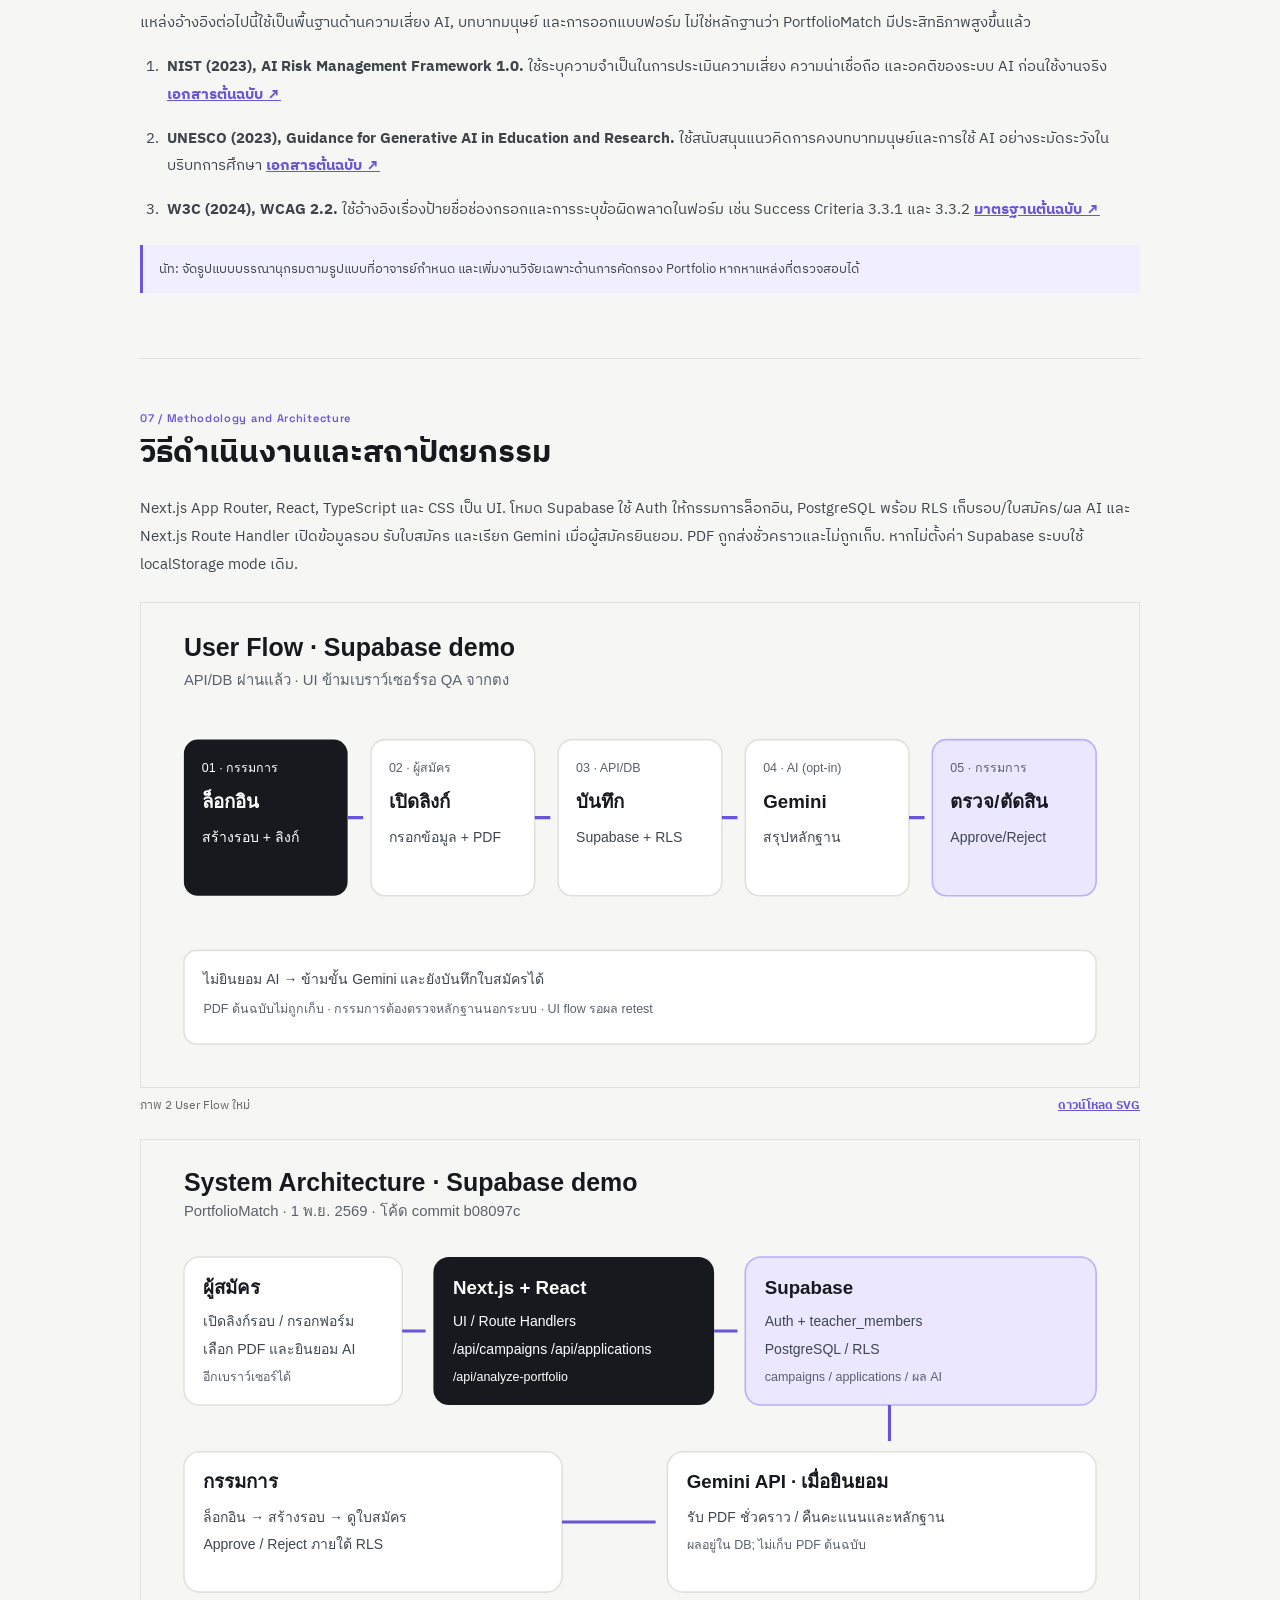
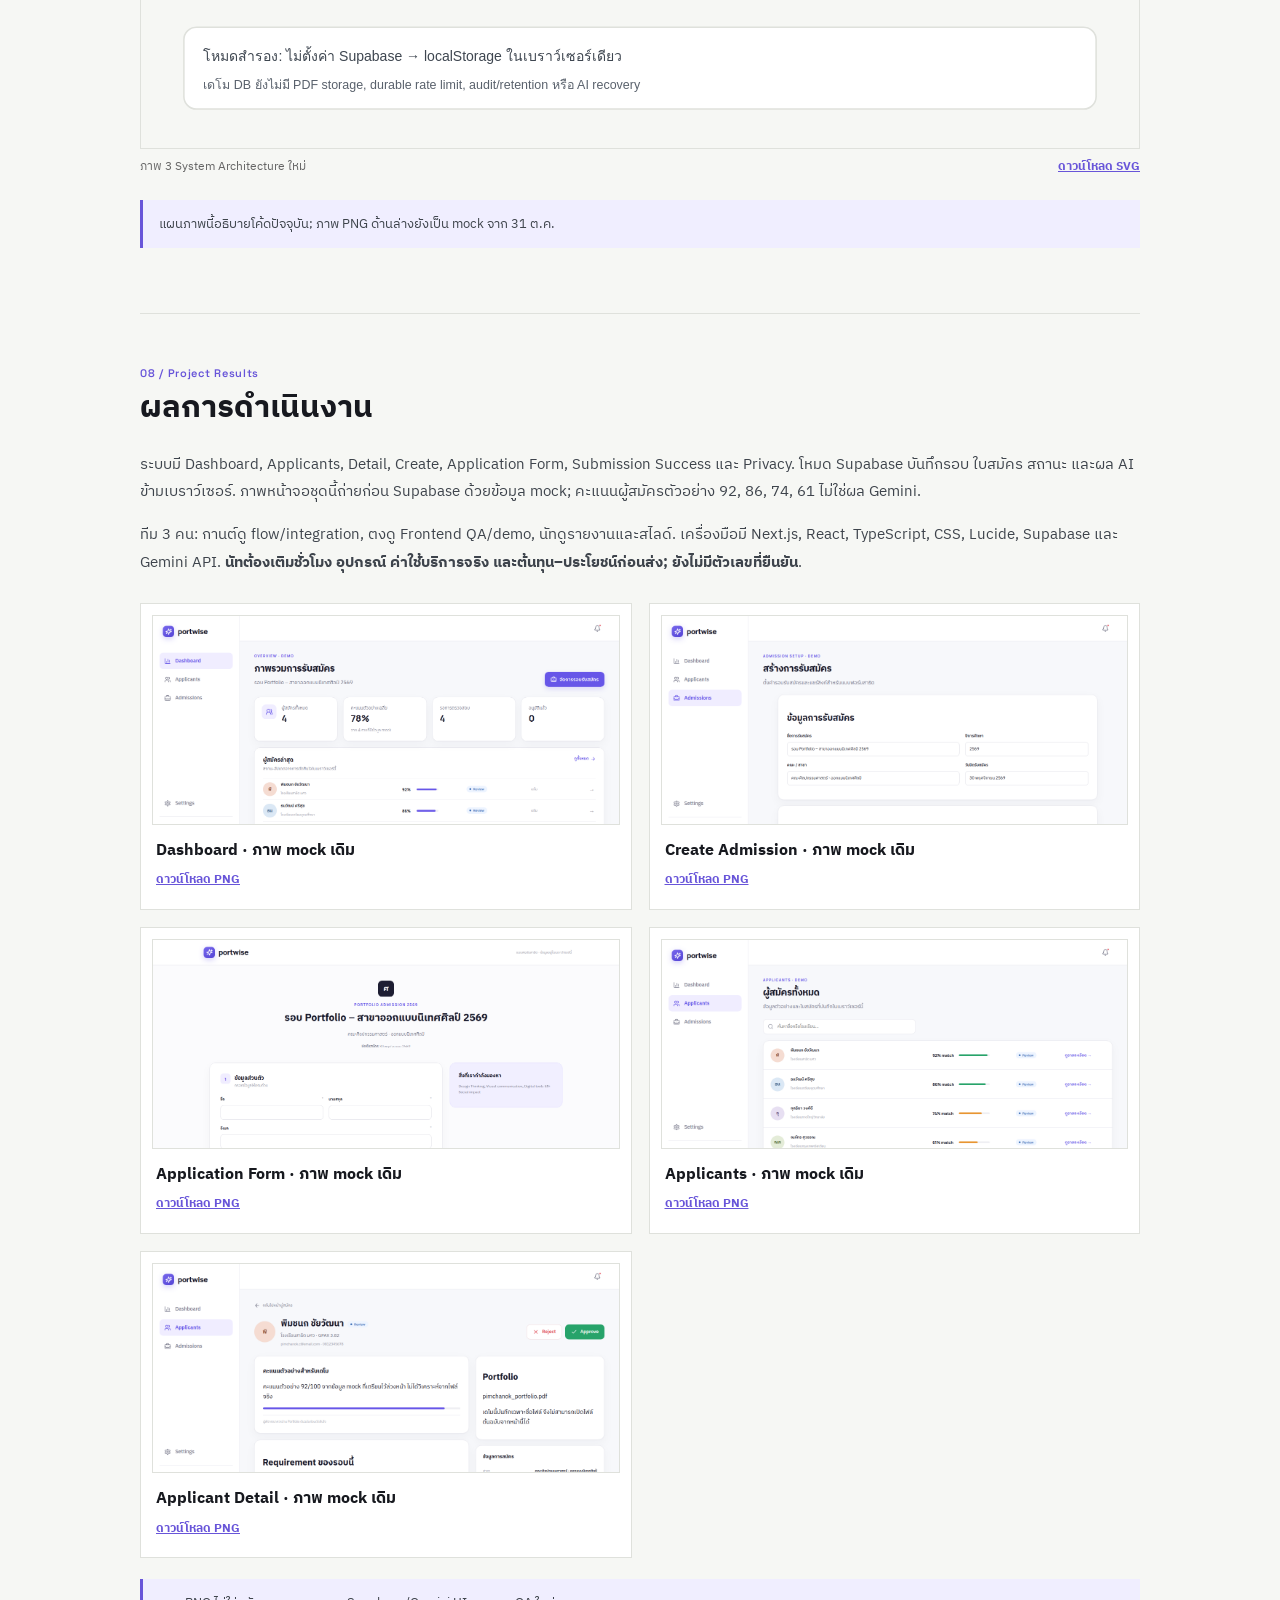
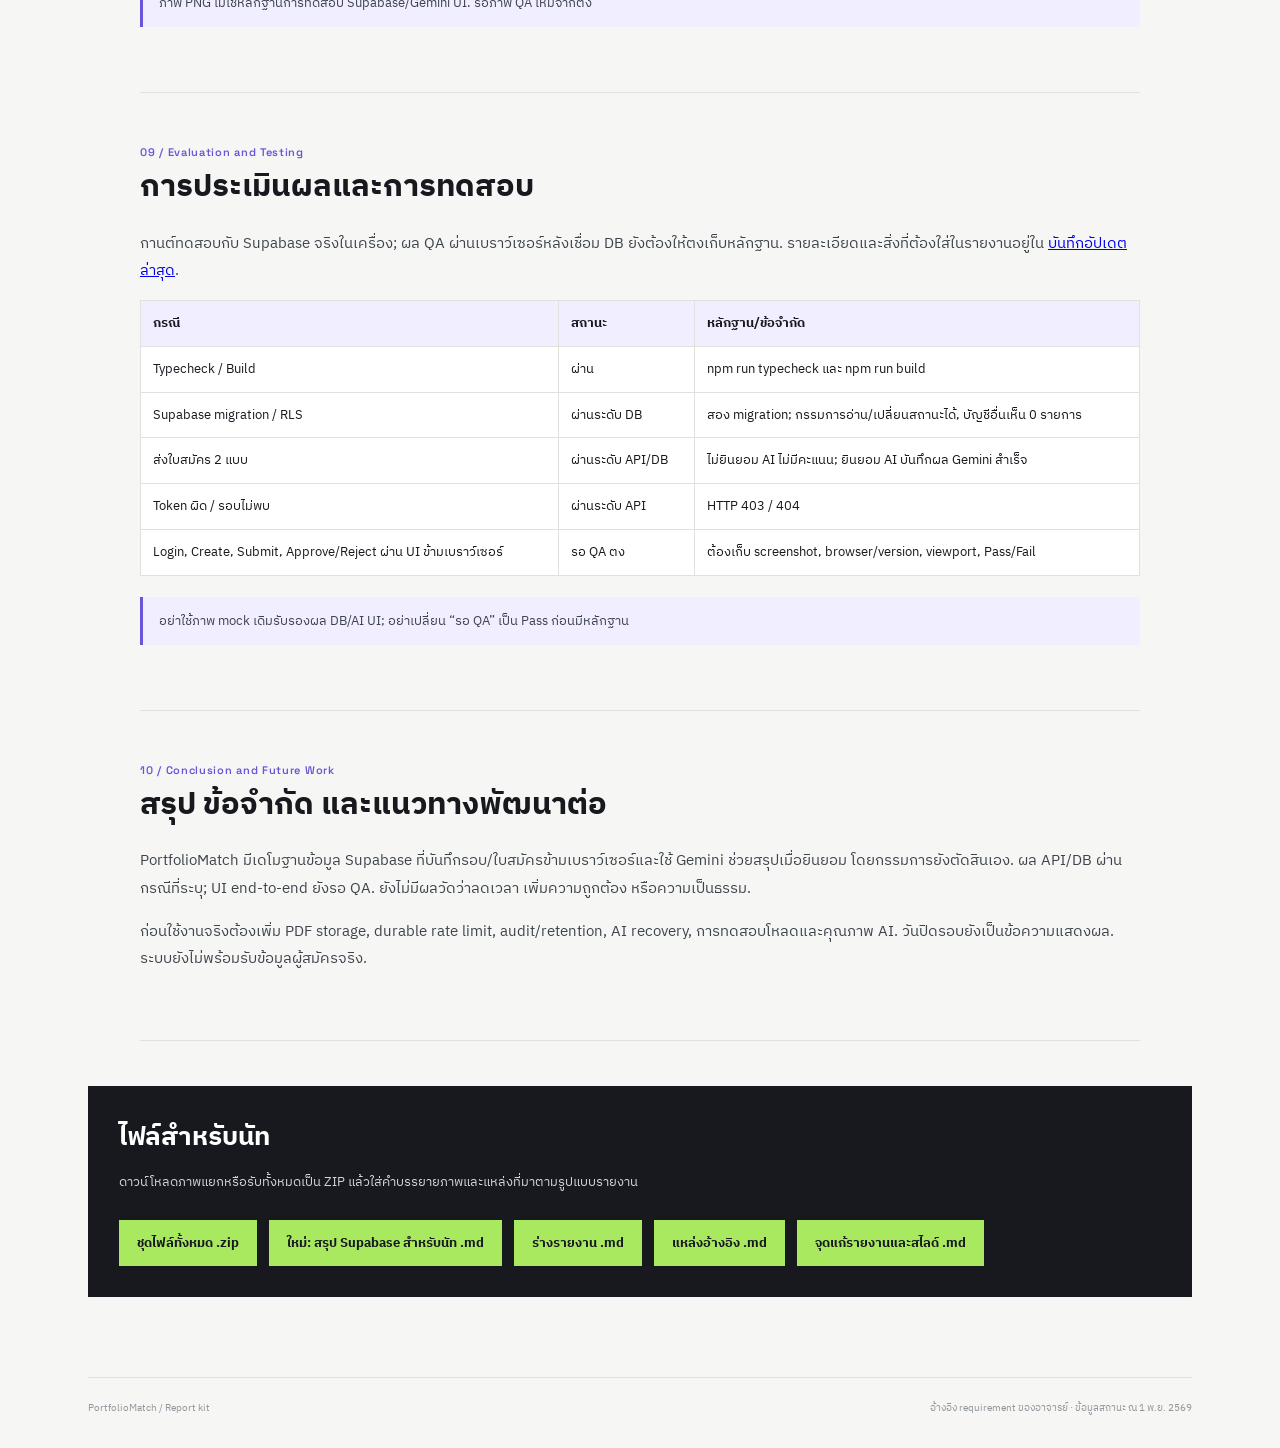
==== commit fcf62d44: "Update report guide for Supabase demo handoff" ====
--- a/report.html
+++ b/report.html
@@ -16,21 +16,21 @@
 <div class="knowledge-base report-shell">
   <header class="site-header"><div><span class="brand-mark">✦</span><a class="brand-name" href="index.html">PortfolioMatch</a></div><nav class="header-nav" aria-label="เมนูเว็บไซต์"><a href="index.html">คลังคำถาม</a><a href="report.html" aria-current="page">ชุดข้อมูลรายงาน</a></nav></header>
   <main id="report-main">
-    <section class="report-hero"><p class="eyebrow">REPORT & PRESENTATION KIT · 1 พ.ย. 2569</p><h1>ข้อมูลพร้อมใช้<br />สำหรับรายงานและสไลด์</h1><p>เรียงตาม 10 หัวข้อที่อาจารย์กำหนด พร้อมภาพหน้าจอจาก build ปัจจุบัน แผนภาพ SVG และข้อความร่างที่นัทนำไปปรับต่อได้</p><div class="hero-actions"><a class="primary-action" href="downloads/portfolio-report-kit.zip" download>ดาวน์โหลดชุดไฟล์ทั้งหมด ↗</a><a class="secondary-action" href="downloads/report-draft.md" download>ดาวน์โหลดร่างรายงาน .md</a><a class="secondary-action" href="downloads/nut-pdf-corrections.md" download>รายการแก้ PDF ของนัท .md</a></div><p class="truth-note"><strong>สถานะ:</strong> Interactive prototype บนเบราว์เซอร์เดียว · Gemini วิเคราะห์ PDF แบบยินยอมแล้ว · คะแนนผู้สมัครตัวอย่างยังเป็น mock · ไม่มี database หรือการเก็บ PDF ต้นฉบับ</p></section>
+    <section class="report-hero"><p class="eyebrow">REPORT & PRESENTATION KIT · อัปเดต Supabase 1 พ.ย. 2569</p><h1>ข้อมูลพร้อมใช้<br />สำหรับรายงานและสไลด์</h1><p>เรียงตาม 10 หัวข้ออาจารย์ พร้อมร่างเนื้อหาและแผนภาพใหม่หลังเชื่อม Supabase. ภาพหน้าจอ PNG เป็น UI mock เดิมจาก 31 ต.ค.</p><div class="hero-actions"><a class="primary-action" href="downloads/portfolio-report-kit.zip" download>ดาวน์โหลดชุดไฟล์ทั้งหมด ↗</a><a class="secondary-action" href="downloads/nut-supabase-update-2026-11-01.md" download>ใหม่: สิ่งที่นัทต้องแก้ .md</a><a class="secondary-action" href="downloads/report-draft.md" download>ร่างรายงานล่าสุด .md</a><a class="secondary-action" href="downloads/nut-pdf-corrections.md" download>เลขหน้า PDF เดิม .md</a></div><p class="truth-note"><strong>สถานะใหม่:</strong> มี Supabase demo mode สำหรับข้อมูลข้ามเบราว์เซอร์และสิทธิ์กรรมการ; ยังมี localStorage mode เดิม · Gemini วิเคราะห์เมื่อยินยอม · ไม่เก็บ PDF ต้นฉบับ · UI end-to-end หลัง Supabase รอ QA จากตง</p></section>
     <nav class="report-toc" aria-label="สารบัญรายงาน"><strong>ไปยังหัวข้อ</strong><ol><li><a href="#title">ชื่อโครงการ</a></li><li><a href="#background">ที่มา</a></li><li><a href="#objectives">วัตถุประสงค์</a></li><li><a href="#users">ผู้ใช้</a></li><li><a href="#scope">ขอบเขต</a></li><li><a href="#literature">วรรณกรรม</a></li><li><a href="#method">วิธีดำเนินงาน</a></li><li><a href="#results">ผลการดำเนินงาน</a></li><li><a href="#testing">การทดสอบ</a></li><li><a href="#conclusion">สรุป</a></li></ol></nav>
     <div class="report-content">
       <section id="title" class="report-section"><div class="section-kicker">01 / Project Title</div><h2>ชื่อโครงการ</h2><p><strong>PortfolioMatch: ต้นแบบระบบช่วยจัดการและคัดกรองใบสมัคร Portfolio</strong> เป็นชื่อที่สื่อถึงการเปรียบเทียบข้อมูลผู้สมัครกับเกณฑ์ของสาขา สำหรับรายงานภาษาอังกฤษใช้ <em>PortfolioMatch: An Interactive Prototype for Portfolio Admission Screening</em>.</p><p class="editor-note">นัท: ตรวจชื่อโครงการและชื่อสมาชิกตามหน้าปกรายงานจริงก่อนส่ง</p></section>
       <section id="background" class="report-section"><div class="section-kicker">02 / Background and Motivation</div><h2>ที่มาและความสำคัญ</h2><p>การรับสมัครรอบ Portfolio มีข้อมูลส่วนตัว ผลงาน และเกณฑ์พิจารณาหลายส่วน กรรมการต้องเปิดเอกสารและเปรียบเทียบผู้สมัครด้วยตนเอง ทีมจึงออกแบบหน้าจอรวมข้อมูลและแสดงสถานะการพิจารณาในที่เดียว เพื่อลดขั้นตอนสลับเอกสารและช่วยให้การพิจารณาอ้างอิงเกณฑ์เดียวกัน</p><p>ต้นแบบมี Gemini วิเคราะห์ PDF ตามเกณฑ์เมื่อผู้สมัครยินยอม โดยกรรมการยังตัดสินใจเอง; endpoint ผ่านการทดสอบด้วย PDF จำลองแล้ว แต่ UI ผล AI ยังต้องทดสอบซ้ำ และยังไม่มีผลวัดว่าใช้เวลาน้อยลงหรือแม่นยำขึ้น</p></section>
-      <section id="objectives" class="report-section"><div class="section-kicker">03 / Project Objectives</div><h2>วัตถุประสงค์</h2><ol><li>สร้างต้นแบบ flow ตั้งแต่กำหนดรอบรับสมัครจนถึงการตัดสินใจของกรรมการ</li><li>รวมข้อมูลผู้สมัคร สถานะ และคะแนนตัวอย่างให้เห็นจากหน้าจอเดียวกัน</li><li>ตรวจรูปแบบข้อมูลสำคัญก่อนบันทึกใบสมัครสาธิต</li><li>สื่อสารข้อจำกัดและความเสี่ยงของการใช้ AI ในงานรับสมัครอย่างตรงไปตรงมา</li></ol><p class="editor-note">เกณฑ์ประเมินต้นแบบ: เปิดหน้าได้, ส่งข้อมูลสาธิตได้, รายชื่อและ dashboard อัปเดต, Approve/Reject คงอยู่ในเบราว์เซอร์เดิม</p></section>
-      <section id="users" class="report-section"><div class="section-kicker">04 / Target Users</div><h2>กลุ่มเป้าหมาย</h2><div class="two-up"><article><h3>อาจารย์ / กรรมการรับสมัคร</h3><p>ต้องการเห็นรายชื่อ ข้อมูล และสถานะในมุมมองเดียว ใช้ข้อมูลประกอบการตัดสินใจและตรวจหลักฐานต้นฉบับก่อนอนุมัติ</p></article><article><h3>นักเรียน / นักศึกษาผู้สมัคร</h3><p>ต้องการทราบเกณฑ์ของรอบสมัคร กรอกข้อมูล เลือก PDF และรับคำยืนยันว่าข้อมูลเดโมถูกบันทึกในเบราว์เซอร์</p></article></div></section>
-      <section id="scope" class="report-section"><div class="section-kicker">05 / System Scope</div><h2>ขอบเขตของระบบ</h2><figure class="report-figure"><img src="assets/scope-map.svg" alt="ตารางเปรียบเทียบสิ่งที่มีในต้นแบบกับสิ่งที่ต้องพัฒนาต่อ" /><figcaption>ภาพ 1 ขอบเขตต้นแบบ <a href="assets/scope-map.svg" download>ดาวน์โหลด SVG</a></figcaption></figure><div class="two-up"><article><h3>Core ของต้นแบบ</h3><p>ตั้งค่ารอบตัวอย่าง, ฟอร์มตรวจข้อมูล, บันทึกผู้สมัครใน localStorage, ค้นหาชื่อ/โรงเรียน, ดูรายละเอียด, Approve/Reject, dashboard และ Gemini วิเคราะห์ PDF แบบยินยอม</p></article><article><h3>Optional / Future Work</h3><p>ฐานข้อมูลและบัญชีผู้ใช้, จัดเก็บ PDF ต้นฉบับ, การรับสมัครหลายรอบ, Filter/Sort, Audit log, rate limit และการทดสอบ AI กับผู้ใช้จริง</p></article></div></section>
+      <section id="objectives" class="report-section"><div class="section-kicker">03 / Project Objectives</div><h2>วัตถุประสงค์</h2><ol><li>สาธิต flow ตั้งแต่กำหนดรอบรับสมัครจนถึงการตัดสินใจของกรรมการ</li><li>บันทึกรอบและใบสมัครข้ามเบราว์เซอร์ในโหมด Supabase demo</li><li>ตรวจข้อมูลก่อนบันทึกและให้ Gemini ช่วยสรุปหลักฐานเมื่อยินยอม</li><li>สื่อสารข้อจำกัดและความเสี่ยงก่อนใช้งานจริง</li></ol><p class="editor-note">ผลทดสอบ API/DB ผ่านแล้ว; UI end-to-end หลัง Supabase รอ QA จากตง</p></section>
+      <section id="users" class="report-section"><div class="section-kicker">04 / Target Users</div><h2>กลุ่มเป้าหมาย</h2><div class="two-up"><article><h3>อาจารย์ / กรรมการรับสมัคร</h3><p>เข้าสู่ระบบด้วยบัญชีที่ได้รับสิทธิ์ สร้างรอบ ดูใบสมัครและผล AI แล้วตัดสินด้วยตนเอง</p></article><article><h3>นักเรียน / นักศึกษาผู้สมัคร</h3><p>เปิดลิงก์รอบสมัคร กรอกข้อมูล เลือก PDF และเลือกว่าจะให้ AI วิเคราะห์หรือไม่ โดยระบบยังไม่เก็บไฟล์ต้นฉบับ</p></article></div></section>
+      <section id="scope" class="report-section"><div class="section-kicker">05 / System Scope</div><h2>ขอบเขตของระบบ</h2><figure class="report-figure"><img src="assets/scope-map.svg" alt="สิ่งที่มีใน Supabase demo และงานก่อนใช้งานจริง" /><figcaption>ภาพ 1 ขอบเขตหลังเชื่อม Supabase <a href="assets/scope-map.svg" download>ดาวน์โหลด SVG</a></figcaption></figure><div class="two-up"><article><h3>มีใน Supabase demo</h3><p>บัญชีกรรมการและสิทธิ์, PostgreSQL/RLS, รอบรับสมัคร, ใบสมัครข้ามเบราว์เซอร์, Dashboard, Approve/Reject และ Gemini แบบยินยอม</p></article><article><h3>ก่อนใช้งานจริง</h3><p>เก็บ PDF ต้นฉบับ, durable rate limit, audit/retention, AI recovery, การทดสอบโหลด และการประเมินผลกับผู้ใช้จริง</p></article></div><p class="editor-note">โหมด localStorage เดิมยังใช้ได้เมื่อไม่ตั้งค่า Supabase แต่ไม่ใช่ผลการทดสอบ DB</p></section>
       <section id="literature" class="report-section"><div class="section-kicker">06 / Literature Review</div><h2>แนวคิดและเอกสารอ้างอิง</h2><p>แหล่งอ้างอิงต่อไปนี้ใช้เป็นพื้นฐานด้านความเสี่ยง AI, บทบาทมนุษย์ และการออกแบบฟอร์ม ไม่ใช่หลักฐานว่า PortfolioMatch มีประสิทธิภาพสูงขึ้นแล้ว</p><ol class="source-list"><li><strong>NIST (2023), AI Risk Management Framework 1.0.</strong> ใช้ระบุความจำเป็นในการประเมินความเสี่ยง ความน่าเชื่อถือ และอคติของระบบ AI ก่อนใช้งานจริง <a href="https://doi.org/10.6028/NIST.AI.100-1" target="_blank" rel="noopener noreferrer">เอกสารต้นฉบับ ↗</a></li><li><strong>UNESCO (2023), Guidance for Generative AI in Education and Research.</strong> ใช้สนับสนุนแนวคิดการคงบทบาทมนุษย์และการใช้ AI อย่างระมัดระวังในบริบทการศึกษา <a href="https://www.unesco.org/en/articles/guidance-generative-ai-education-and-research" target="_blank" rel="noopener noreferrer">เอกสารต้นฉบับ ↗</a></li><li><strong>W3C (2024), WCAG 2.2.</strong> ใช้อ้างอิงเรื่องป้ายชื่อช่องกรอกและการระบุข้อผิดพลาดในฟอร์ม เช่น Success Criteria 3.3.1 และ 3.3.2 <a href="https://www.w3.org/TR/WCAG22/" target="_blank" rel="noopener noreferrer">มาตรฐานต้นฉบับ ↗</a></li></ol><p class="editor-note">นัท: จัดรูปแบบบรรณานุกรมตามรูปแบบที่อาจารย์กำหนด และเพิ่มงานวิจัยเฉพาะด้านการคัดกรอง Portfolio หากหาแหล่งที่ตรวจสอบได้</p></section>
-      <section id="method" class="report-section"><div class="section-kicker">07 / Methodology and Architecture</div><h2>วิธีดำเนินงานและสถาปัตยกรรม</h2><p>เริ่มจากกำหนดผู้ใช้และ flow จากนั้นออกแบบหน้าจอและข้อมูลตัวอย่าง พัฒนาด้วย Next.js App Router, React, TypeScript และ CSS. ฝั่ง Client จัดการ form และ interaction; localStorage เก็บรอบรับสมัคร ผู้สมัคร และผล AI ในเบราว์เซอร์เดียว; sessionStorage จำหน้าสำเร็จในแท็บเดิม. เมื่อผู้สมัครยินยอม Next.js Route Handler ส่ง PDF ชั่วคราวและเกณฑ์ไป Gemini API</p><figure class="report-figure"><img src="assets/user-flow.svg" alt="แผนภาพ user flow จากสร้างรอบถึงตัดสินใจ" /><figcaption>ภาพ 2 User Flow <a href="assets/user-flow.svg" download>ดาวน์โหลด SVG</a></figcaption></figure><figure class="report-figure"><img src="assets/system-architecture.svg" alt="สถาปัตยกรรมต้นแบบ Next.js React และ localStorage" /><figcaption>ภาพ 3 System Architecture ปัจจุบัน <a href="assets/system-architecture.svg" download>ดาวน์โหลด SVG</a></figcaption></figure><p class="editor-note">มี Route Handler สำหรับ Gemini API เท่านั้น; ยังไม่มี backend สำหรับใบสมัคร, database, authentication, file storage หรือข้อมูลข้ามเครื่อง</p></section>
-      <section id="results" class="report-section"><div class="section-kicker">08 / Project Results</div><h2>ผลการดำเนินงาน</h2><p>ต้นแบบมีหน้า Dashboard, Applicants, Applicant Detail, Create Admission และ Application Form พร้อมหน้าสำเร็จหลังส่งใบสมัคร. ข้อมูลเริ่มต้นมีผู้สมัครตัวอย่าง 4 คน; คะแนนเฉลี่ยที่แสดงจาก 92, 86, 74 และ 61 คือ 78% เมื่อปัดเป็นจำนวนเต็ม. ตัวเลขนี้เป็นข้อมูล mock สำหรับผู้สมัครตัวอย่าง ไม่ใช่ผล Gemini; ใบสมัครใหม่ที่ยินยอมและวิเคราะห์สำเร็จจึงมีคะแนน AI</p><p>สมาชิก 3 คนตามแผนงาน: กานต์ดู flow และ integration, ตงดู QA และเสถียรภาพเดโม, นัทดูรายงาน สไลด์ และ UX/research. เครื่องมือใน repo ได้แก่ Next.js, React, TypeScript, CSS และ Lucide. <strong>ยังไม่มีข้อมูลชั่วโมงทำงาน ค่าอุปกรณ์ หรือค่าใช้บริการ Gemini ที่ยืนยันแล้ว</strong> นัทควรเติมจากข้อมูลจริงของทีมก่อนวิเคราะห์ต้นทุน–ประโยชน์</p><div class="asset-grid"><article class="asset-card"><img src="assets/dashboard.png" alt="ภาพหน้าจอ Dashboard ของต้นแบบ" /><h3>Dashboard</h3><a href="assets/dashboard.png" download>ดาวน์โหลด PNG</a></article><article class="asset-card"><img src="assets/create-admission.png" alt="ภาพหน้าจอ Create Admission" /><h3>Create Admission</h3><a href="assets/create-admission.png" download>ดาวน์โหลด PNG</a></article><article class="asset-card"><img src="assets/application-form.png" alt="ภาพหน้าจอ Application Form" /><h3>Application Form</h3><a href="assets/application-form.png" download>ดาวน์โหลด PNG</a></article><article class="asset-card"><img src="assets/applicants.png" alt="ภาพหน้าจอรายชื่อผู้สมัคร" /><h3>Applicants</h3><a href="assets/applicants.png" download>ดาวน์โหลด PNG</a></article><article class="asset-card"><img src="assets/applicant-detail.png" alt="ภาพหน้าจอรายละเอียดผู้สมัคร" /><h3>Applicant Detail</h3><a href="assets/applicant-detail.png" download>ดาวน์โหลด PNG</a></article></div><p class="editor-note">ภาพหน้าจอถ่ายจาก production build บน branch kan/backend ณ 31 ต.ค. 2569 โดยใช้ข้อมูล mock เริ่มต้น</p></section>
-      <section id="testing" class="report-section"><div class="section-kicker">09 / Evaluation and Testing</div><h2>การประเมินผลและการทดสอบ</h2><p>รายงาน QA ของตงลงวันที่ 30–31 ต.ค. 2569 เป็น baseline ก่อนแก้ล่าสุด. กานต์ตรวจ TypeScript/build, System Flow, ไฟล์ผิดชนิด/เกิน 50 MB, Reject หลังรีเฟรช และป้ายสถานะมือถือแล้ว. Endpoint Gemini ผ่านกับ PDF จำลอง (HTTP 200); UI ที่ใช้ Gemini จริงและ responsive ทุกส่วนยังรอ retest พร้อมภาพหลักฐานจากตง</p><div class="test-table-wrap"><table><thead><tr><th>กรณี</th><th>สถานะล่าสุด</th><th>หลักฐาน/ข้อจำกัด</th></tr></thead><tbody><tr><td>Typecheck / Build</td><td>ผ่าน</td><td>คำสั่ง npm run typecheck และ npm run build</td></tr><tr><td>ส่งฟอร์มโดยไม่มี PDF</td><td>ผ่าน</td><td>แสดงข้อผิดพลาดและไม่สร้างรายการ</td></tr><tr><td>ส่งพร้อมไฟล์ .pdf และรีเฟรช</td><td>ผ่านในเดโม</td><td>บันทึกข้อมูลและชื่อไฟล์ ไม่เก็บเนื้อไฟล์</td></tr><tr><td>Approve → Dashboard</td><td>ผ่าน</td><td>สถานะและยอดรวมเปลี่ยนในเบราว์เซอร์เดียวกัน</td></tr><tr><td>Reject / PDF ผิดชนิด / ไฟล์เกิน 50 MB</td><td>ผ่าน System Flow</td><td>กานต์ทดสอบแล้ว; ตงควร retest บนเบราว์เซอร์เป้าหมาย</td></tr><tr><td>Gemini API</td><td>ผ่านที่ endpoint</td><td>PDF จำลอง → HTTP 200; ยังไม่ยืนยันการแสดงผลผ่าน UI จริง</td></tr><tr><td>มือถือทุกส่วนและภาพหลักฐาน</td><td>รอ retest</td><td>ป้ายสถานะถูกแก้แล้ว แต่ยังต้องเก็บภาพครบหน้า</td></tr></tbody></table></div><p class="editor-note">อย่าแปลงรายการ “รอทดสอบซ้ำ” เป็น “ผ่าน” จนกว่าจะมีหลักฐาน</p></section>
-      <section id="conclusion" class="report-section"><div class="section-kicker">10 / Conclusion and Future Work</div><h2>สรุป ข้อจำกัด และแนวทางพัฒนาต่อ</h2><p>PortfolioMatch แสดง flow ของการรับสมัคร Portfolio และการพิจารณาผู้สมัครในรูปแบบ interactive prototype ได้ โดยข้อมูลหน้า Dashboard รายชื่อ และรายละเอียดใช้ข้อมูลชุดเดียวกันภายในเบราว์เซอร์ ขณะนี้ยังสรุปไม่ได้ว่าระบบลดเวลาในการตรวจหรือเพิ่มความถูกต้อง เพราะยังไม่มีการวัดกับผู้ใช้จริง</p><p>ข้อจำกัดหลักคือข้อมูลไม่ซิงก์ข้ามเครื่อง, ไม่เก็บเนื้อไฟล์ PDF, ไม่มีสิทธิ์ผู้ใช้หรือ rate limit และยังมี QA ของ UI Gemini/มือถือที่ต้องทดสอบซ้ำ. ขั้นต่อไปคือเพิ่ม backend/database/file storage, สิทธิ์และ audit log, ประเมินคุณภาพและความเป็นธรรมของ AI และทดสอบกับผู้ใช้จริง</p></section>
+      <section id="method" class="report-section"><div class="section-kicker">07 / Methodology and Architecture</div><h2>วิธีดำเนินงานและสถาปัตยกรรม</h2><p>Next.js App Router, React, TypeScript และ CSS เป็น UI. โหมด Supabase ใช้ Auth ให้กรรมการล็อกอิน, PostgreSQL พร้อม RLS เก็บรอบ/ใบสมัคร/ผล AI และ Next.js Route Handler เปิดข้อมูลรอบ รับใบสมัคร และเรียก Gemini เมื่อผู้สมัครยินยอม. PDF ถูกส่งชั่วคราวและไม่ถูกเก็บ. หากไม่ตั้งค่า Supabase ระบบใช้ localStorage mode เดิม.</p><figure class="report-figure"><img src="assets/user-flow.svg" alt="User Flow หลังเชื่อม Supabase" /><figcaption>ภาพ 2 User Flow ใหม่ <a href="assets/user-flow.svg" download>ดาวน์โหลด SVG</a></figcaption></figure><figure class="report-figure"><img src="assets/system-architecture.svg" alt="System Architecture ที่มี Supabase Auth PostgreSQL RLS และ Gemini" /><figcaption>ภาพ 3 System Architecture ใหม่ <a href="assets/system-architecture.svg" download>ดาวน์โหลด SVG</a></figcaption></figure><p class="editor-note">แผนภาพนี้อธิบายโค้ดปัจจุบัน; ภาพ PNG ด้านล่างยังเป็น mock จาก 31 ต.ค.</p></section>
+      <section id="results" class="report-section"><div class="section-kicker">08 / Project Results</div><h2>ผลการดำเนินงาน</h2><p>ระบบมี Dashboard, Applicants, Detail, Create, Application Form, Submission Success และ Privacy. โหมด Supabase บันทึกรอบ ใบสมัคร สถานะ และผล AI ข้ามเบราว์เซอร์. ภาพหน้าจอชุดนี้ถ่ายก่อน Supabase ด้วยข้อมูล mock; คะแนนผู้สมัครตัวอย่าง 92, 86, 74, 61 ไม่ใช่ผล Gemini.</p><p>ทีม 3 คน: กานต์ดู flow/integration, ตงดู Frontend QA/demo, นัทดูรายงานและสไลด์. เครื่องมือมี Next.js, React, TypeScript, CSS, Lucide, Supabase และ Gemini API. <strong>นัทต้องเติมชั่วโมง อุปกรณ์ ค่าใช้บริการจริง และต้นทุน–ประโยชน์ก่อนส่ง; ยังไม่มีตัวเลขที่ยืนยัน</strong>.</p><div class="asset-grid"><article class="asset-card"><img src="assets/dashboard.png" alt="ภาพ Dashboard จาก local mock 31 ตุลาคม" /><h3>Dashboard · ภาพ mock เดิม</h3><a href="assets/dashboard.png" download>ดาวน์โหลด PNG</a></article><article class="asset-card"><img src="assets/create-admission.png" alt="ภาพ Create Admission จาก local mock 31 ตุลาคม" /><h3>Create Admission · ภาพ mock เดิม</h3><a href="assets/create-admission.png" download>ดาวน์โหลด PNG</a></article><article class="asset-card"><img src="assets/application-form.png" alt="ภาพ Application Form จาก local mock 31 ตุลาคม" /><h3>Application Form · ภาพ mock เดิม</h3><a href="assets/application-form.png" download>ดาวน์โหลด PNG</a></article><article class="asset-card"><img src="assets/applicants.png" alt="ภาพ Applicants จาก local mock 31 ตุลาคม" /><h3>Applicants · ภาพ mock เดิม</h3><a href="assets/applicants.png" download>ดาวน์โหลด PNG</a></article><article class="asset-card"><img src="assets/applicant-detail.png" alt="ภาพ Applicant Detail จาก local mock 31 ตุลาคม" /><h3>Applicant Detail · ภาพ mock เดิม</h3><a href="assets/applicant-detail.png" download>ดาวน์โหลด PNG</a></article></div><p class="editor-note">ภาพ PNG ไม่ใช่หลักฐานการทดสอบ Supabase/Gemini UI. รอภาพ QA ใหม่จากตง</p></section>
+      <section id="testing" class="report-section"><div class="section-kicker">09 / Evaluation and Testing</div><h2>การประเมินผลและการทดสอบ</h2><p>กานต์ทดสอบกับ Supabase จริงในเครื่อง; ผล QA ผ่านเบราว์เซอร์หลังเชื่อม DB ยังต้องให้ตงเก็บหลักฐาน. รายละเอียดและสิ่งที่ต้องใส่ในรายงานอยู่ใน <a href="downloads/nut-supabase-update-2026-11-01.md">บันทึกอัปเดตล่าสุด</a>.</p><div class="test-table-wrap"><table><thead><tr><th>กรณี</th><th>สถานะ</th><th>หลักฐาน/ข้อจำกัด</th></tr></thead><tbody><tr><td>Typecheck / Build</td><td>ผ่าน</td><td>npm run typecheck และ npm run build</td></tr><tr><td>Supabase migration / RLS</td><td>ผ่านระดับ DB</td><td>สอง migration; กรรมการอ่าน/เปลี่ยนสถานะได้, บัญชีอื่นเห็น 0 รายการ</td></tr><tr><td>ส่งใบสมัคร 2 แบบ</td><td>ผ่านระดับ API/DB</td><td>ไม่ยินยอม AI ไม่มีคะแนน; ยินยอม AI บันทึกผล Gemini สำเร็จ</td></tr><tr><td>Token ผิด / รอบไม่พบ</td><td>ผ่านระดับ API</td><td>HTTP 403 / 404</td></tr><tr><td>Login, Create, Submit, Approve/Reject ผ่าน UI ข้ามเบราว์เซอร์</td><td>รอ QA ตง</td><td>ต้องเก็บ screenshot, browser/version, viewport, Pass/Fail</td></tr></tbody></table></div><p class="editor-note">อย่าใช้ภาพ mock เดิมรับรองผล DB/AI UI; อย่าเปลี่ยน “รอ QA” เป็น Pass ก่อนมีหลักฐาน</p></section>
+      <section id="conclusion" class="report-section"><div class="section-kicker">10 / Conclusion and Future Work</div><h2>สรุป ข้อจำกัด และแนวทางพัฒนาต่อ</h2><p>PortfolioMatch มีเดโมฐานข้อมูล Supabase ที่บันทึกรอบ/ใบสมัครข้ามเบราว์เซอร์และใช้ Gemini ช่วยสรุปเมื่อยินยอม โดยกรรมการยังตัดสินเอง. ผล API/DB ผ่านกรณีที่ระบุ; UI end-to-end ยังรอ QA. ยังไม่มีผลวัดว่าลดเวลา เพิ่มความถูกต้อง หรือความเป็นธรรม.</p><p>ก่อนใช้งานจริงต้องเพิ่ม PDF storage, durable rate limit, audit/retention, AI recovery, การทดสอบโหลดและคุณภาพ AI. วันปิดรอบยังเป็นข้อความแสดงผล. ระบบยังไม่พร้อมรับข้อมูลผู้สมัครจริง.</p></section>
     </div>
-    <section class="download-panel" id="downloads"><h2>ไฟล์สำหรับนัท</h2><p>ดาวน์โหลดภาพแยกหรือรับทั้งหมดเป็น ZIP แล้วใส่คำบรรยายภาพและแหล่งที่มาตามรูปแบบรายงาน</p><div class="download-links"><a href="downloads/portfolio-report-kit.zip" download>ชุดไฟล์ทั้งหมด .zip</a><a href="downloads/report-draft.md" download>ร่างรายงาน .md</a><a href="downloads/sources.md" download>แหล่งอ้างอิง .md</a><a href="downloads/nut-pdf-corrections.md" download>จุดแก้รายงานและสไลด์ .md</a></div></section>
+    <section class="download-panel" id="downloads"><h2>ไฟล์สำหรับนัท</h2><p>ดาวน์โหลดภาพแยกหรือรับทั้งหมดเป็น ZIP แล้วใส่คำบรรยายภาพและแหล่งที่มาตามรูปแบบรายงาน</p><div class="download-links"><a href="downloads/portfolio-report-kit.zip" download>ชุดไฟล์ทั้งหมด .zip</a><a href="downloads/nut-supabase-update-2026-11-01.md" download>ใหม่: สรุป Supabase สำหรับนัท .md</a><a href="downloads/report-draft.md" download>ร่างรายงาน .md</a><a href="downloads/sources.md" download>แหล่งอ้างอิง .md</a><a href="downloads/nut-pdf-corrections.md" download>จุดแก้รายงานและสไลด์ .md</a></div></section>
   </main>
   <footer class="site-footer"><span>PortfolioMatch / Report kit</span><span>อ้างอิง requirement ของอาจารย์ · ข้อมูลสถานะ ณ 1 พ.ย. 2569</span></footer>
 </div>
